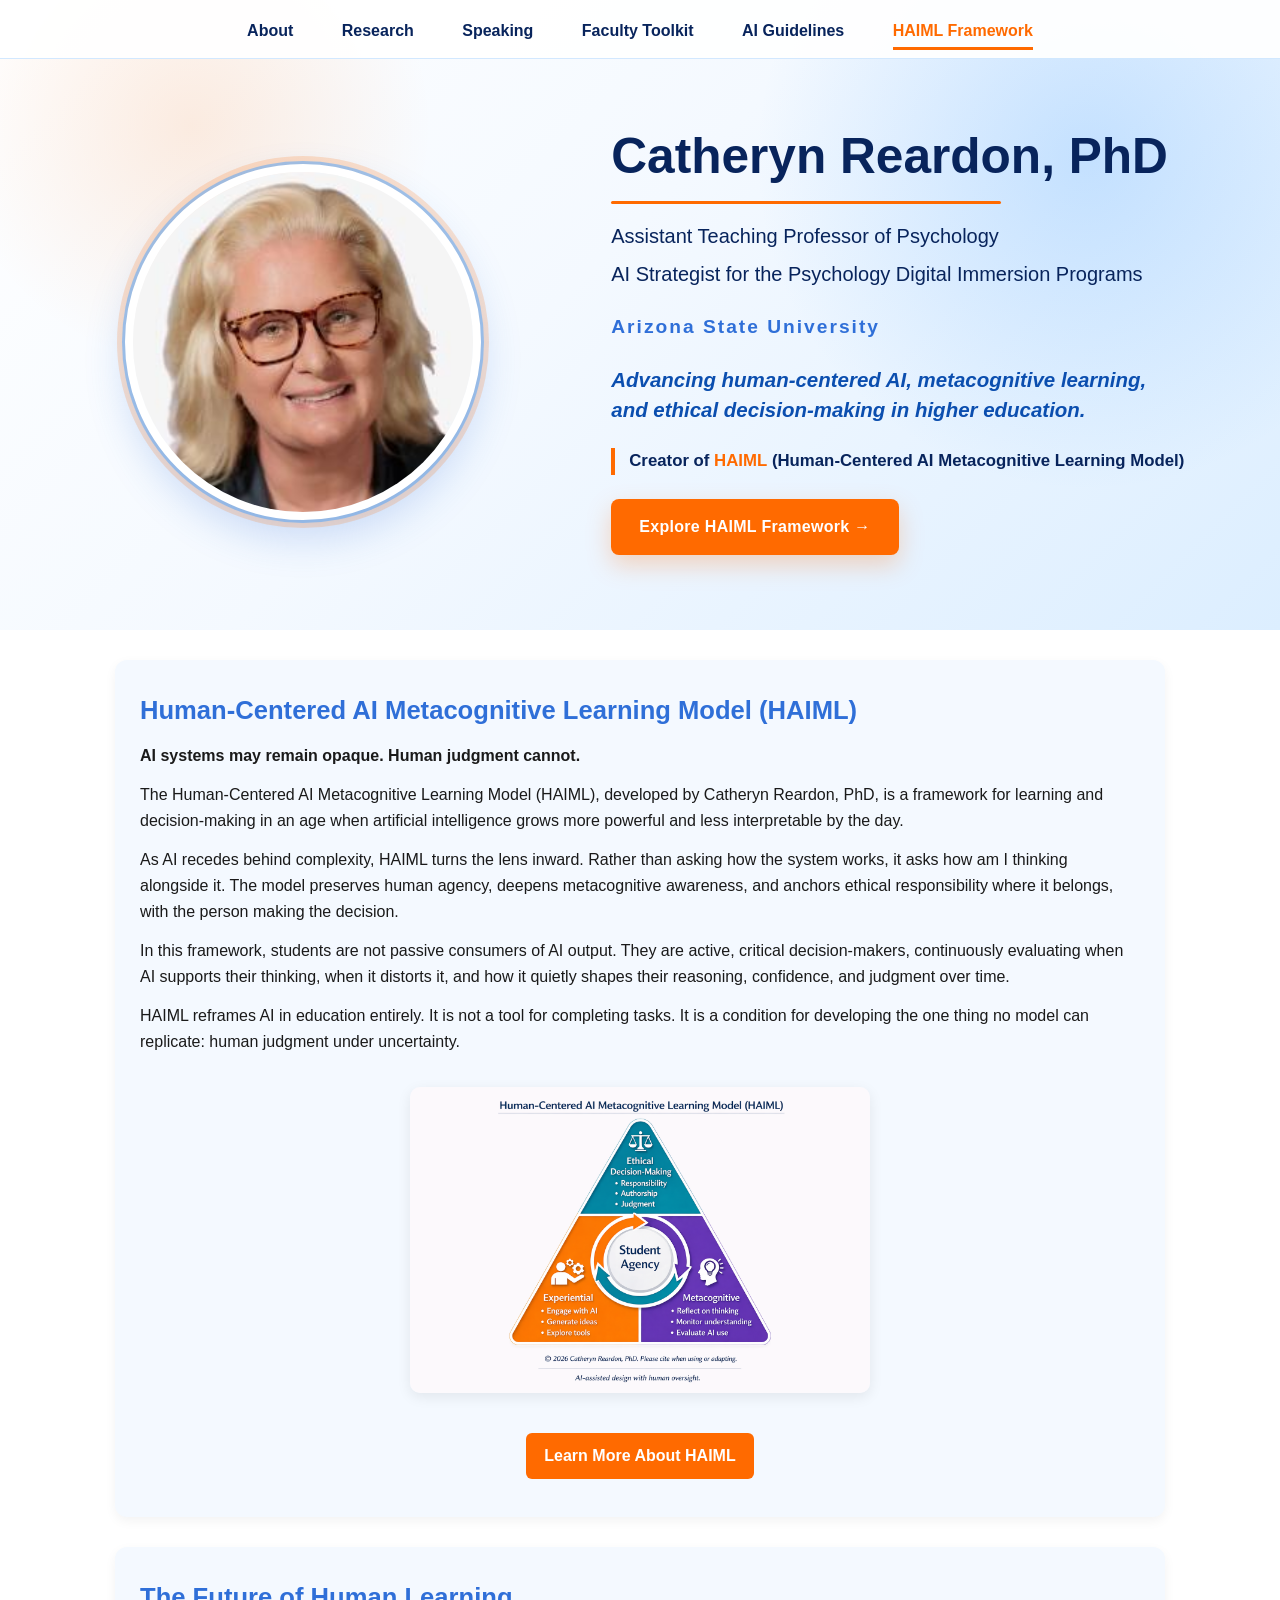
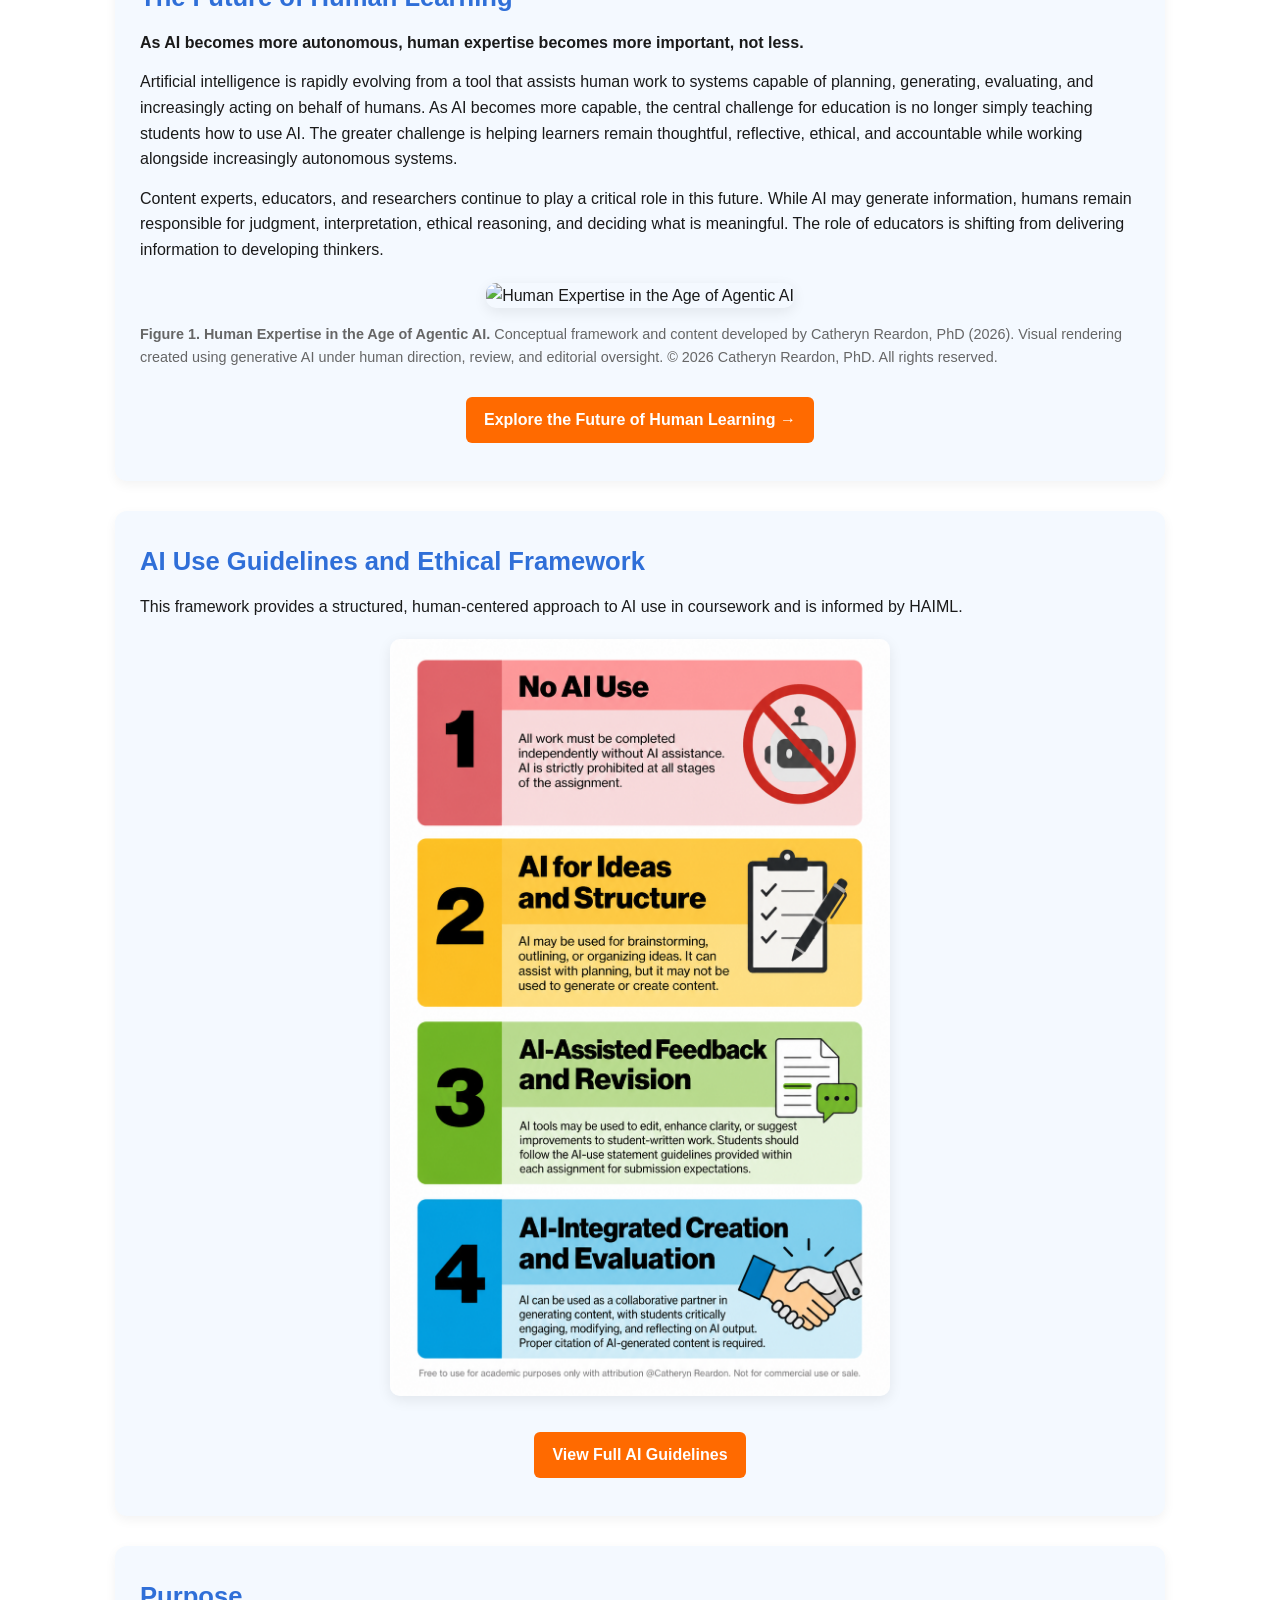
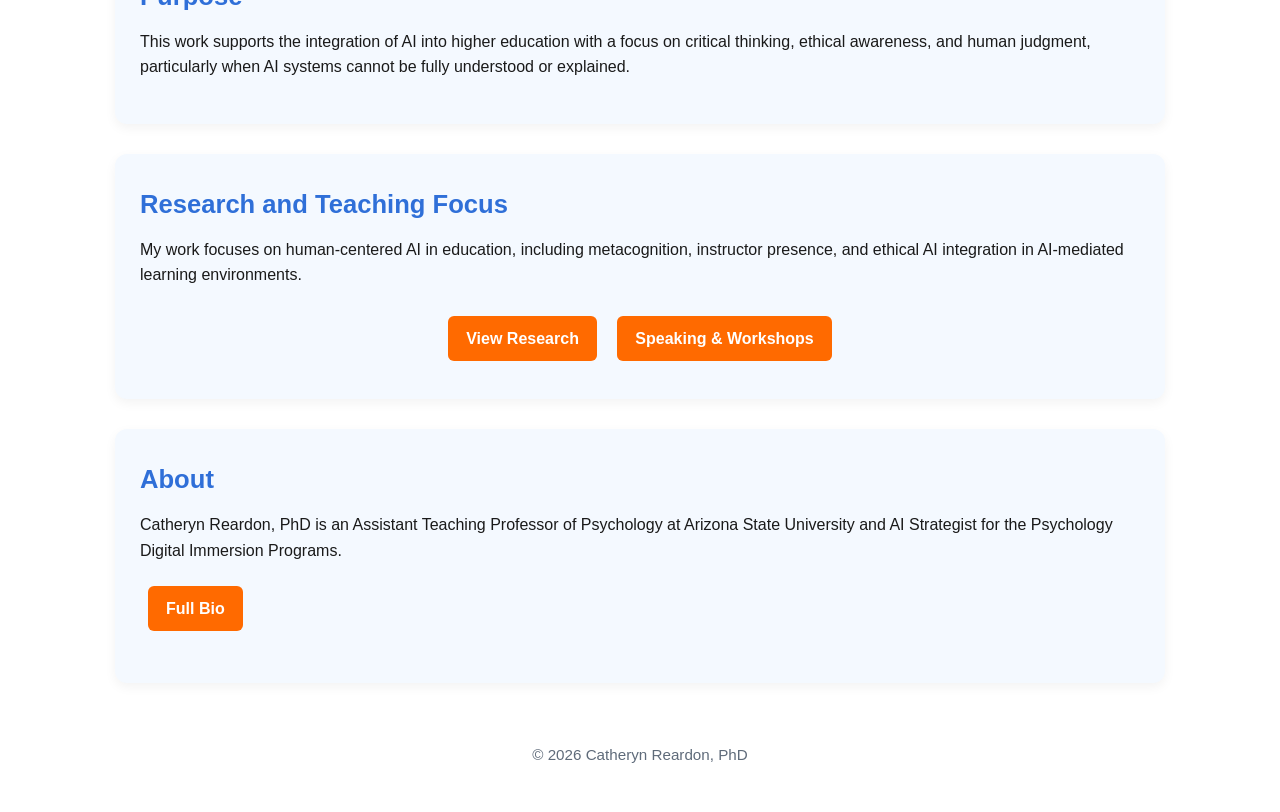
==== index.html @ 4d18d81f "Add future learning section to index.html Added a new section discussing the future of human learnin" ====
<!DOCTYPE html>
<html lang="en">
<head>
    <meta charset="UTF-8">

<meta name="google-site-verification" content="_a6jsye8F-T_qrWmo41SXAXbCg1fC3wAaIZGs79xkc" />
<meta name="viewport" content="width=device-width, initial-scale=1.0">

<title>Catheryn Reardon, PhD | HAIML | Human-Centered AI in Education</title>

<meta name="description" content="Catheryn Reardon, PhD is the creator of HAIML (Human-Centered AI Metacognitive Learning Model), a framework for ethical AI use, metacognition, and human-centered learning in higher education.">
<meta name="keywords" content="Catheryn Reardon, HAIML, Human-Centered AI Metacognitive Learning Model, AI in education, metacognition, ethical AI, human-centered AI framework, higher education AI">

<meta property="og:title" content="Catheryn Reardon, PhD | HAIML">
<meta property="og:description" content="HAIML (Human-Centered AI Metacognitive Learning Model), developed by Catheryn Reardon, PhD.">
<meta property="og:type" content="website">
<meta property="og:url" content="https://catherynreardon.com">

<link rel="canonical" href="https://catherynreardon.com">
<link rel="stylesheet" href="styles.css">
</head>

<body>

<header class="home-hero">

<nav class="hero-nav">
    <a href="about.html">About</a>
    <a href="research.html">Research</a>
    <a href="speaking.html">Speaking</a>
    <a href="faculty-toolkit.html">Faculty Toolkit</a>
    <a href="ai-guidelines.html">AI Guidelines</a>
    <a href="haiml.html" class="active">HAIML Framework</a>
</nav>

<div class="hero-content">

    <div class="hero-image-wrap">
        <img src="profile.jpeg" alt="Catheryn Reardon" class="profile-photo hero-photo">
    </div>

    <div class="hero-text">

        <h1>Catheryn Reardon, PhD</h1>

        <p class="hero-title">Assistant Teaching Professor of Psychology</p>
        <p class="hero-title">AI Strategist for the Psychology Digital Immersion Programs</p>

        <p class="hero-university">Arizona State University</p>

        <p class="hero-positioning">
            Advancing human-centered AI, metacognitive learning,<br>
            and ethical decision-making in higher education.
        </p>

        <p class="haiml-badge">
            Creator of <strong>HAIML</strong> (Human-Centered AI Metacognitive Learning Model)
        </p>

        <a href="haiml.html" class="hero-button">Explore HAIML Framework →</a>

    </div>
</div>

</header>

<!-- 🔴 UPDATED HAIML SECTION -->
<section class="haiml-section">
    <h2>Human-Centered AI Metacognitive Learning Model (HAIML)</h2>

   <div class="haiml-definition">

  <p class="hero-tagline">
    <strong>AI systems may remain opaque. Human judgment cannot.</strong>
  </p>

  <p>
    The Human-Centered AI Metacognitive Learning Model (HAIML), developed by Catheryn Reardon, PhD, is a framework for learning and decision-making in an age when artificial intelligence grows more powerful and less interpretable by the day.
  </p>

  <p>
    As AI recedes behind complexity, HAIML turns the lens inward. Rather than asking how the system works, it asks how am I thinking alongside it. The model preserves human agency, deepens metacognitive awareness, and anchors ethical responsibility where it belongs, with the person making the decision.
  </p>

  <p>
    In this framework, students are not passive consumers of AI output. They are active, critical decision-makers, continuously evaluating when AI supports their thinking, when it distorts it, and how it quietly shapes their reasoning, confidence, and judgment over time.
  </p>

  <p>
    HAIML reframes AI in education entirely. It is not a tool for completing tasks. It is a condition for developing the one thing no model can replicate: human judgment under uncertainty.
  </p>

</div>
    <div class="haiml-image-wrapper">
        <img src="haiml-graphic.png" alt="HAIML Framework Diagram" class="haiml-image">
    </div>

    <div class="button-row">
        <a href="haiml.html" class="button">Learn More About HAIML</a>
    </div>

</section>
<section class="future-learning-section">

<h2>The Future of Human Learning</h2>

<p class="hero-tagline">
    <strong>As AI becomes more autonomous, human expertise becomes more important, not less.</strong>
</p>

<p>
    Artificial intelligence is rapidly evolving from a tool that assists human work to systems capable of planning,
    generating, evaluating, and increasingly acting on behalf of humans. As AI becomes more capable, the central
    challenge for education is no longer simply teaching students how to use AI. The greater challenge is helping
    learners remain thoughtful, reflective, ethical, and accountable while working alongside increasingly autonomous systems.
</p>

<p>
    Content experts, educators, and researchers continue to play a critical role in this future. While AI may
    generate information, humans remain responsible for judgment, interpretation, ethical reasoning, and deciding
    what is meaningful. The role of educators is shifting from delivering information to developing thinkers.
</p>

<div class="graphic-wrap">
    <img src="agentic-ai-human-learning.png"
         alt="Human Expertise in the Age of Agentic AI"
         class="guidelines-image">
</div>

<p style="font-size:0.9em; color:#666; margin-top:15px;">
    <strong>Figure 1. Human Expertise in the Age of Agentic AI.</strong>
    Conceptual framework and content developed by Catheryn Reardon, PhD (2026).
    Visual rendering created using generative AI under human direction, review,
    and editorial oversight. © 2026 Catheryn Reardon, PhD. All rights reserved.
</p>

<div class="button-row">
    <a href="future-of-human-learning.html" class="button">
        Explore the Future of Human Learning →
    </a>
</div>

</section>

<section>
    <h2>AI Use Guidelines and Ethical Framework</h2>

<p>
    This framework provides a structured, human-centered approach to AI use in coursework and is informed by HAIML.
</p>

<div class="graphic-wrap">
    <img src="AI Guidelines.jpg" alt="AI Guidelines Framework" class="guidelines-image">
</div>

<div class="button-row">
    <a href="ai-guidelines.html" class="button">View Full AI Guidelines</a>
</div>

</section>

<section>
    <h2>Purpose</h2>
    <p>
        This work supports the integration of AI into higher education with a focus on critical thinking, ethical awareness, and human judgment, particularly when AI systems cannot be fully understood or explained.
    </p>
</section>

<section>
    <h2>Research and Teaching Focus</h2>
    <p>
        My work focuses on human-centered AI in education, including metacognition, instructor presence, and ethical AI integration in AI-mediated learning environments.
    </p>

<div class="button-row">
    <a href="research.html" class="button">View Research</a>
    <a href="speaking.html" class="button">Speaking & Workshops</a>
</div>

</section>

<section>
    <h2>About</h2>
    <p>
        Catheryn Reardon, PhD is an Assistant Teaching Professor of Psychology at Arizona State University and AI Strategist for the Psychology Digital Immersion Programs.
    </p>

<p>
    <a href="about.html" class="button">Full Bio</a>
</p>

</section>

<footer>
    <p>© 2026 Catheryn Reardon, PhD</p>
</footer>

</body>
</html>
---- styles.css ----
/* GLOBAL STYLES */
html {
    scroll-behavior: smooth;
}

body {
    margin: 0;
    font-family: "Segoe UI", Arial, sans-serif;
    line-height: 1.6;
    color: #1A1A1A;
    background-color: #FFFFFF;
}

a {
    color: #4DA3FF;
}

a:hover {
    color: #FF6A00;
}

/* STANDARD HEADER FOR SUBPAGES */
header {
    background: linear-gradient(135deg, #2F6FD8, #4DA3FF);
    color: white;
    text-align: center;
    padding: 60px 20px;
}

.subpage-header {
    background: linear-gradient(135deg, #2F6FD8, #4DA3FF);
    color: white;
    text-align: center;
    padding: 45px 20px;
}

.header-content {
    max-width: 900px;
    margin: 0 auto;
}

/* HOMEPAGE HERO REDESIGN */
.home-hero {
    background:
        radial-gradient(circle at 15% 20%, rgba(255, 106, 0, 0.12), transparent 20%),
        radial-gradient(circle at 85% 25%, rgba(77, 163, 255, 0.25), transparent 28%),
        linear-gradient(135deg, #FFFFFF 0%, #F4F9FF 45%, #DCEEFF 100%);
    color: #08245C;
    padding: 0;
    position: relative;
    overflow: hidden;
    text-align: left;
}

.hero-nav {
    position: relative;
    z-index: 2;
    background: rgba(255, 255, 255, 0.94);
    text-align: center;
    padding: 18px 20px 14px;
    border-bottom: 1px solid rgba(77, 163, 255, 0.25);
}

.hero-nav a {
    color: #08245C;
    text-decoration: none;
    font-weight: 700;
    margin: 0 22px;
    font-size: 1rem;
}

.hero-nav a:hover,
.hero-nav a.active {
    color: #FF6A00;
}

.hero-nav a.active {
    border-bottom: 3px solid #FF6A00;
    padding-bottom: 8px;
}

.hero-content {
    position: relative;
    z-index: 1;
    max-width: 1180px;
    margin: 0 auto;
    padding: 70px 30px 75px;
    display: grid;
    grid-template-columns: 0.9fr 1.1fr;
    gap: 55px;
    align-items: center;
}

.hero-image-wrap {
    display: flex;
    justify-content: center;
}

.profile-photo,
.hero-photo {
    width: 180px;
    height: 180px;
    object-fit: cover;
    border-radius: 50%;
    border: 6px solid white;
    box-shadow: 0 6px 18px rgba(77, 163, 255, 0.25);
    margin-bottom: 20px;
}

.hero-photo {
    width: 340px;
    height: 340px;
    background-color: #FFFFFF;
    border: 8px solid #FFFFFF;
    box-shadow:
        0 0 0 3px rgba(77, 163, 255, 0.5),
        0 0 0 8px rgba(255, 106, 0, 0.18),
        0 18px 40px rgba(47, 111, 216, 0.22);
    margin-bottom: 0;
}

.hero-text {
    text-align: left;
}

.hero-text h1 {
    color: #08245C;
    font-size: 3.1rem;
    line-height: 1.1;
    margin: 0 0 16px;
}

.hero-text h1::after {
    content: "";
    display: block;
    width: 390px;
    max-width: 100%;
    height: 3px;
    background: #FF6A00;
    margin-top: 18px;
    border-radius: 999px;
}

.hero-title {
    color: #08245C;
    font-size: 1.25rem;
    margin-bottom: 6px;
}

.hero-university {
    color: #2F6FD8;
    font-size: 1.2rem;
    font-weight: 700;
    letter-spacing: 2px;
    margin: 22px 0;
}

.hero-positioning {
    color: #0B4EAF;
    font-size: 1.28rem;
    font-weight: 700;
    font-style: italic;
    line-height: 1.45;
    margin-bottom: 24px;
}

.haiml-badge {
    border-left: 4px solid #FF6A00;
    padding-left: 14px;
    margin: 22px 0 24px;
    font-weight: 600;
    color: #08245C;
    font-size: 1.05rem;
    max-width: 650px;
}

.haiml-badge strong {
    color: #FF6A00;
}

.hero-button {
    display: inline-block;
    background: #FF6A00;
    color: white;
    padding: 15px 28px;
    border-radius: 8px;
    text-decoration: none;
    font-weight: 800;
    letter-spacing: 0.3px;
    box-shadow: 0 10px 24px rgba(255, 106, 0, 0.25);
}

.hero-button:hover {
    background: #2F6FD8;
    color: white;
}

/* OLD HOMEPAGE NAV LINKS - KEPT FOR FALLBACK */
.nav-links {
    margin-top: 15px;
}

header .nav-links a {
    color: #FFFFFF;
    text-decoration: none;
    font-weight: 700;
    margin: 0 12px;
    transition: color 0.2s ease;
}

header .nav-links a:hover {
    color: #FF6A00;
}

/* TYPOGRAPHY */
h1 {
    margin: 0 0 10px;
    font-size: 2.2rem;
    color: white;
}

h2 {
    color: #2F6FD8;
    margin-top: 0;
    margin-bottom: 12px;
    font-size: 1.6rem;
}

h3 {
    color: #2F6FD8;
    margin-top: 24px;
    margin-bottom: 8px;
    font-size: 1.15rem;
}

p {
    margin-top: 0;
    margin-bottom: 14px;
}

ul {
    padding-left: 22px;
}

li {
    margin-bottom: 8px;
}

.subtitle {
    margin: 6px 0;
    font-size: 1.05rem;
    color: #E6F0FF;
}

.bio-intro {
    max-width: 720px;
    margin: 16px auto 0;
    font-size: 1.05rem;
    color: rgba(255, 255, 255, 0.95);
}

/* SUBPAGE NAVIGATION */
.site-nav {
    background-color: white;
    text-align: center;
    padding: 14px 10px;
    box-shadow: 0 2px 8px rgba(0, 0, 0, 0.08);
    position: sticky;
    top: 0;
    z-index: 1000;
}

.site-nav a {
    display: inline-block;
    margin: 8px 14px;
    text-decoration: none;
    font-weight: 600;
    color: #FF6A00;
    transition: color 0.2s ease, transform 0.2s ease;
}

.site-nav a:hover {
    color: #4DA3FF;
    text-decoration: underline;
    transform: translateY(-1px);
}

/* MAIN SECTIONS */
section {
    max-width: 1000px;
    margin: 30px auto;
    padding: 30px 25px;
    background-color: #F4F9FF;
    border-radius: 12px;
    box-shadow: 0 4px 12px rgba(0, 0, 0, 0.05);
}

/* INTRO / CARD GRID */
.intro-links {
    text-align: center;
}

.link-grid {
    display: grid;
    grid-template-columns: repeat(auto-fit, minmax(230px, 1fr));
    gap: 20px;
    margin-top: 20px;
}

.card-link {
    display: block;
    background-color: #FFFFFF;
    border: 1px solid #E6F0FF;
    border-radius: 12px;
    padding: 20px;
    text-decoration: none;
    color: inherit;
    transition: transform 0.2s ease, box-shadow 0.2s ease, border-color 0.2s ease;
}

.card-link:hover {
    transform: translateY(-4px);
    box-shadow: 0 6px 16px rgba(77, 163, 255, 0.15);
    border-color: #4DA3FF;
}

.card-link p {
    color: #5F6B7A;
}

/* BUTTONS */
.button {
    display: inline-block;
    background-color: #FF6A00;
    color: white;
    padding: 10px 18px;
    border-radius: 6px;
    text-decoration: none;
    font-weight: 700;
    margin: 8px;
    transition: background-color 0.2s ease, transform 0.2s ease;
}

.button:hover {
    background-color: #4DA3FF;
    color: white;
    transform: translateY(-1px);
}

.button-row {
    text-align: center;
    margin-top: 20px;
}

/* GRAPHICS / IMAGES */
.graphic-wrap {
    text-align: center;
    margin-top: 20px;
}

.guidelines-image {
    width: 100%;
    max-width: 500px;
    height: auto;
    border-radius: 10px;
    box-shadow: 0 4px 14px rgba(0, 0, 0, 0.08);
}

/* HAIML GRAPHIC */
.haiml-image-wrapper {
    text-align: center;
    margin: 2rem 0;
}

.haiml-image {
    width: 460px;
    max-width: 90%;
    height: auto;
    display: block;
    margin: 2rem auto;
    border-radius: 10px;
    box-shadow: 0 4px 14px rgba(0, 0, 0, 0.08);
}

.caption {
    text-align: center;
    font-size: 0.95rem;
    color: #5F6B7A;
    margin-top: 10px;
}

/* SPECIAL CONTENT BLOCKS */
/* SPECIAL CONTENT BLOCKS */

.highlight-box {
background-color: #F4F9FF;
border-left: 4px solid #2F6FD8;
padding: 18px;
border-radius: 8px;
margin-top: 20px;
}

.callout {
background-color: #FFF4E8;
border: 1px solid #FFD2A8;
padding: 18px;
border-radius: 8px;
margin-top: 20px;
}

/* WHITE PAPER + CITATION BOX */

.white-paper-box {
background-color: #FFFFFF;
border: 1px solid #DCEEFF;
border-left: 5px solid #FF6A00;
padding: 24px;
border-radius: 10px;
margin-top: 30px;
box-shadow: 0 4px 12px rgba(0, 0, 0, 0.05);
}

.white-paper-box h3 {
margin-top: 0;
color: #2F6FD8;
font-size: 1.3rem;
}

.white-paper-box p {
margin-bottom: 14px;
}

.white-paper-meta {
color: #5F6B7A;
font-size: 0.95rem;
margin-top: -6px;
margin-bottom: 18px;
font-style: italic;
}

.citation-box {
margin-top: 22px;
padding: 18px;
background-color: #F4F9FF;
border-left: 4px solid #2F6FD8;
border-radius: 8px;
font-size: 0.95rem;
line-height: 1.7;
}

.citation-box p {
margin: 0 0 10px 0;
}

.citation-box p:last-child {
margin-bottom: 0;
}

/* CONTACT SECTION */

.contact-section {
margin-top: 40px;
padding: 30px;
border-radius: 10px;
background: linear-gradient(135deg, #F4F9FF, #FFFFFF);
border: 1px solid #E6F0FF;
text-align: center;
}

.contact-intro {
margin-bottom: 15px;
color: #5F6B7A;
}

.contact-email a {
color: #4DA3FF;
}

.contact-email a:hover {
color: #FF6A00;
}

/* CONTACT SECTION */
.contact-section {
    margin-top: 40px;
    padding: 30px;
    border-radius: 10px;
    background: linear-gradient(135deg, #F4F9FF, #FFFFFF);
    border: 1px solid #E6F0FF;
    text-align: center;
}

.contact-intro {
    margin-bottom: 15px;
    color: #5F6B7A;
}

.contact-email a {
    color: #4DA3FF;
}

.contact-email a:hover {
    color: #FF6A00;
}

/* FOOTER */
footer {
    text-align: center;
    padding: 30px 20px;
    color: #5F6B7A;
    font-size: 0.95rem;
}

/* RESPONSIVE */
@media (max-width: 900px) {
    .hero-content {
        grid-template-columns: 1fr;
        text-align: center;
        gap: 30px;
        padding: 50px 24px 60px;
    }

    .hero-text {
        text-align: center;
    }

    .hero-text h1::after {
        margin-left: auto;
        margin-right: auto;
    }

    .hero-photo {
        width: 250px;
        height: 250px;
    }

    .hero-nav a {
        display: inline-block;
        margin: 8px 12px;
    }

    .haiml-badge {
        margin-left: auto;
        margin-right: auto;
        text-align: left;
    }
}

@media (max-width: 768px) {
    .site-nav {
        padding: 10px 8px;
    }

    .site-nav a {
        margin: 6px 10px;
        font-size: 0.95rem;
    }

    section {
        margin: 20px 14px;
        padding: 24px 18px;
    }

    h1 {
        font-size: 1.9rem;
    }

    h2 {
        font-size: 1.4rem;
    }

    .profile-photo {
        width: 150px;
        height: 150px;
    }

    .hero-photo {
        width: 250px;
        height: 250px;
    }

    .bio-intro {
        font-size: 1rem;
    }

    .guidelines-image {
        max-width: 420px;
    }

    .haiml-image {
        width: 380px;
        max-width: 100%;
    }

    .contact-section {
        padding: 24px 18px;
    }
}

@media (max-width: 480px) {
    header,
    .subpage-header {
        padding: 42px 16px;
    }

    .home-hero {
        padding: 0;
    }

    .hero-content {
        padding: 42px 18px 50px;
    }

    .hero-text h1 {
        font-size: 2.1rem;
    }

    .hero-title,
    .hero-university,
    .hero-positioning {
        font-size: 1rem;
    }

    .hero-photo {
        width: 210px;
        height: 210px;
    }

    .hero-button {
        width: fit-content;
        margin: 0 auto;
    }

    .subtitle {
        font-size: 1rem;
    }

    .profile-photo {
        width: 130px;
        height: 130px;
    }

    .link-grid {
        grid-template-columns: 1fr;
    }

    .button {
        display: block;
        width: fit-content;
        margin: 10px auto;
    }

    .guidelines-image,
    .haiml-image {
        max-width: 100%;
        width: 100%;
    }

    .contact-email {
        font-size: 1rem;
    }
}
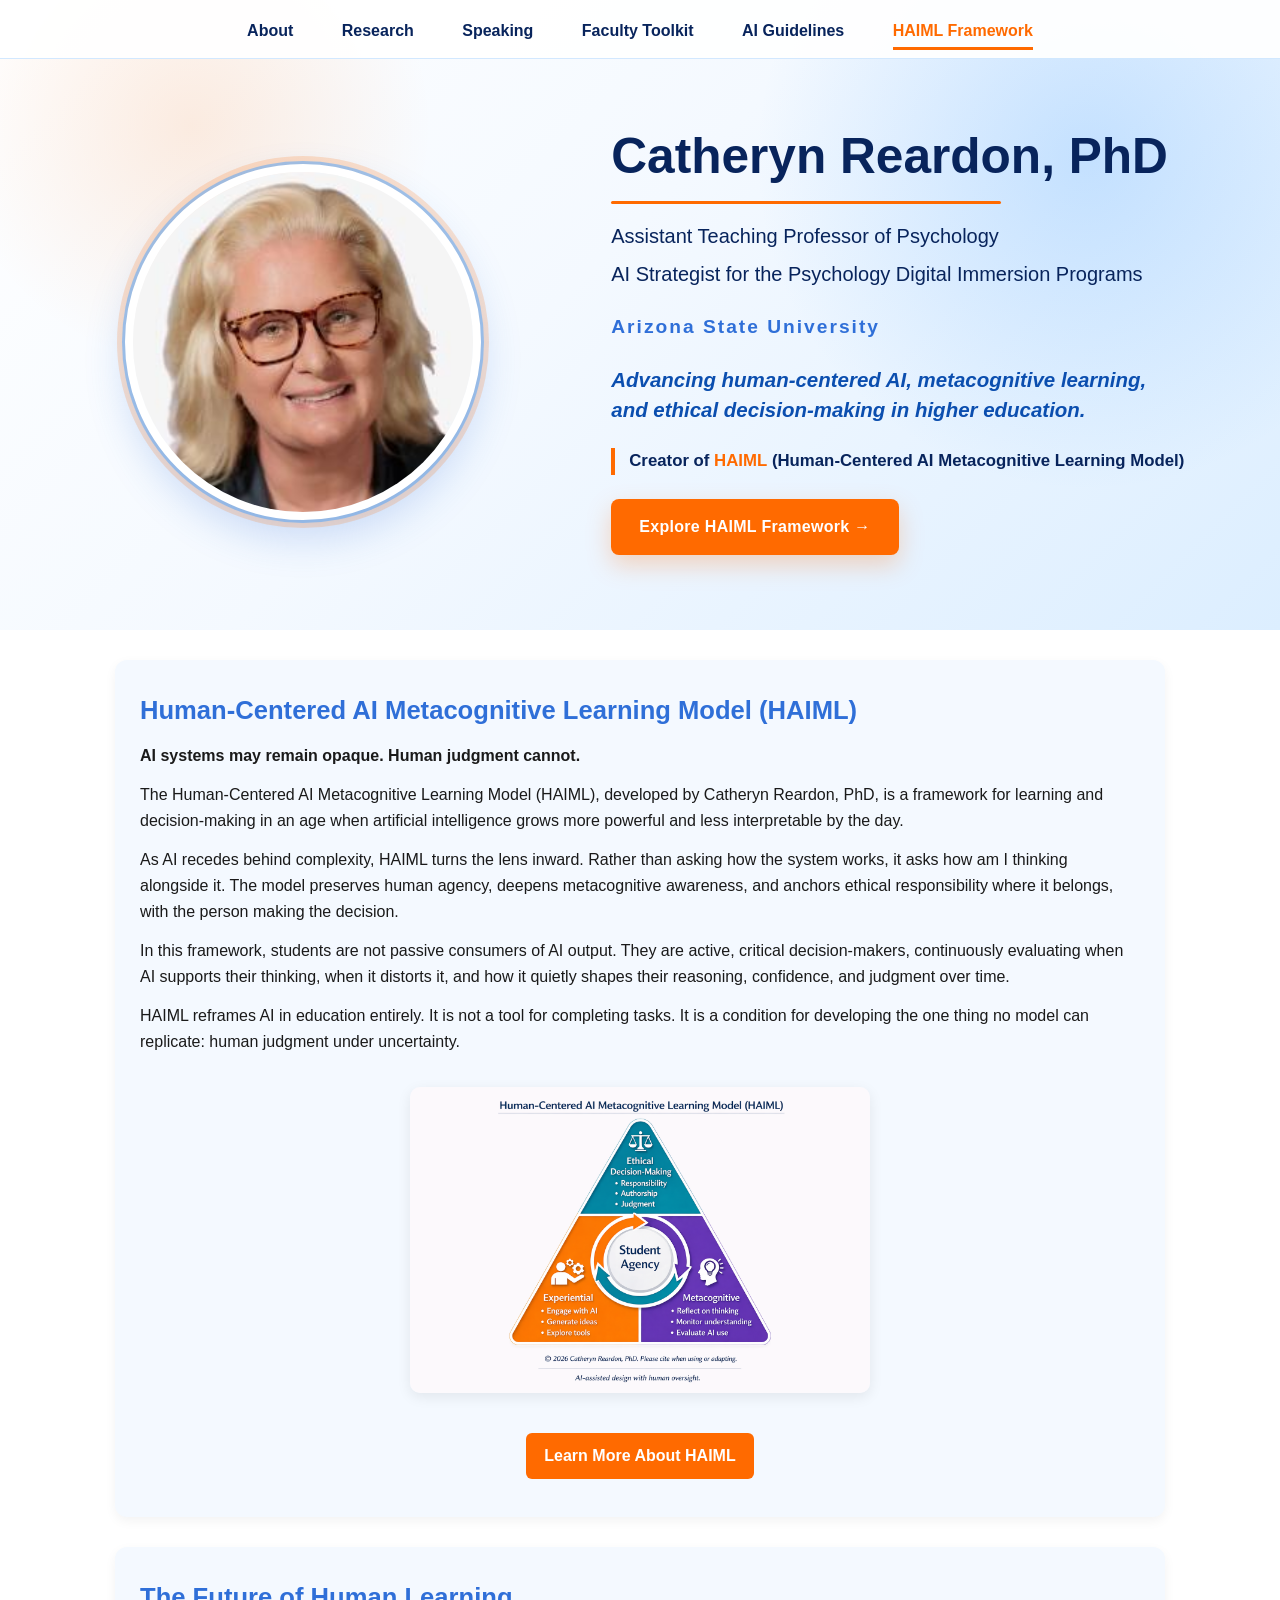
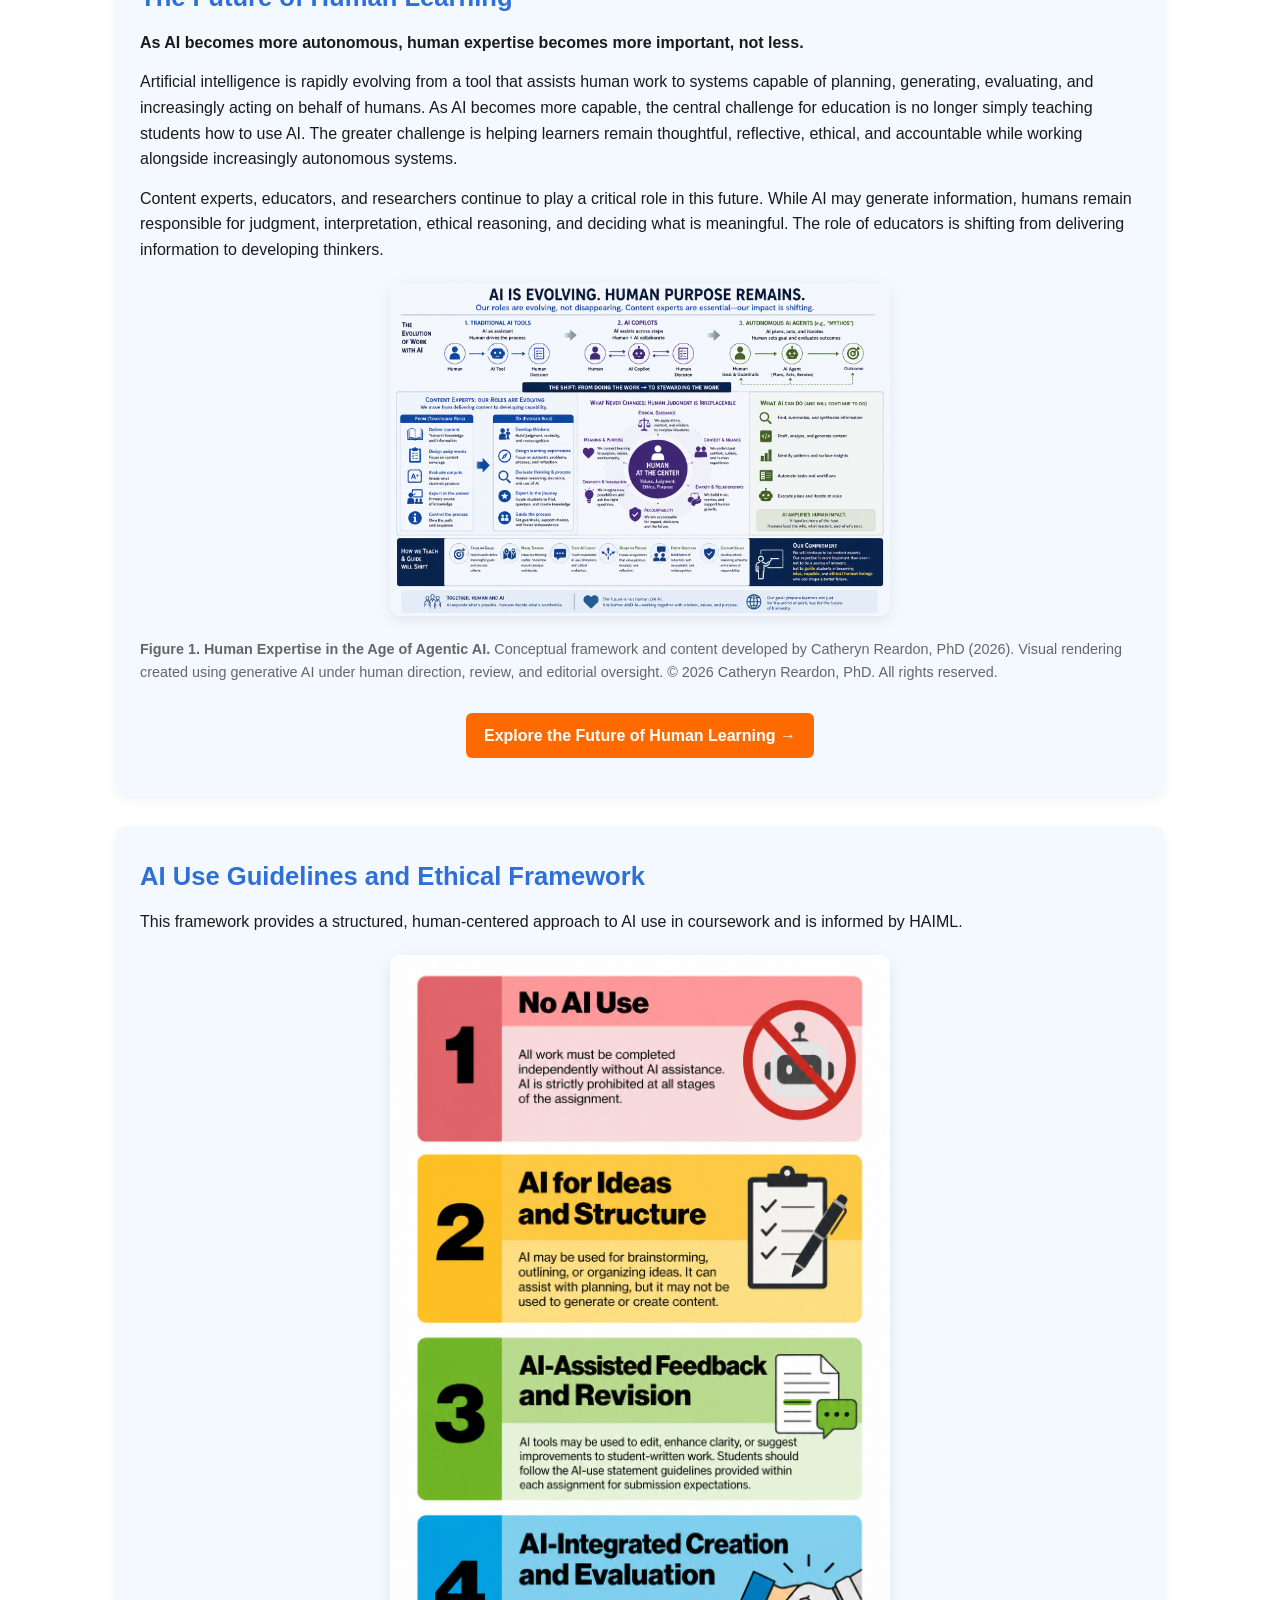
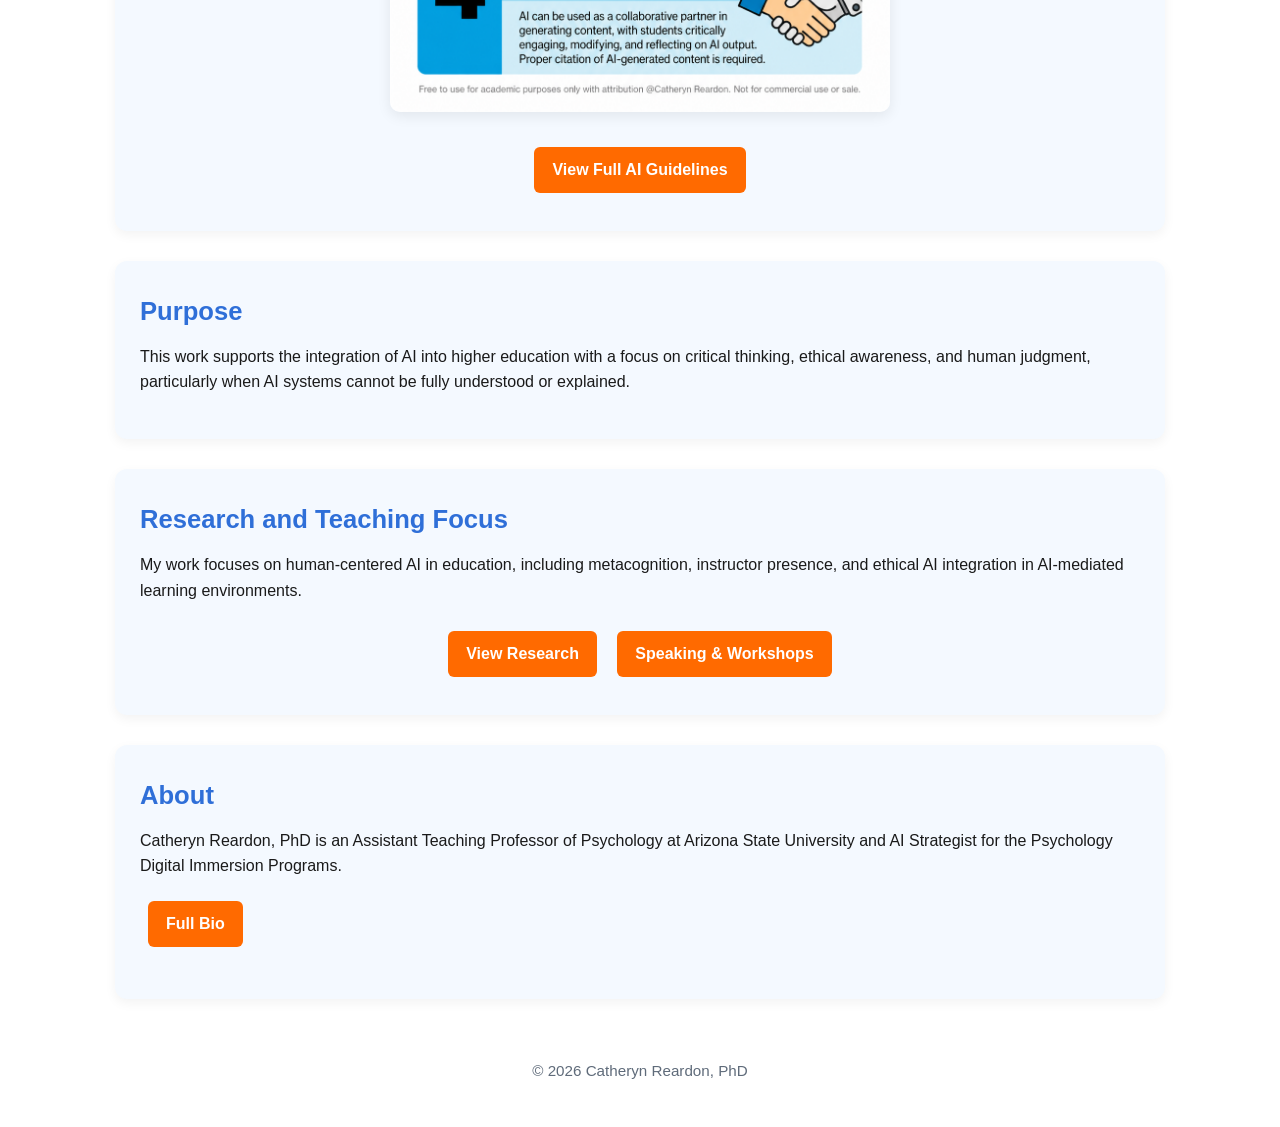
==== commit 24faf335: "Wrap image in a link for better navigation" ====
--- a/index.html
+++ b/index.html
@@ -122,9 +122,13 @@
 </p>
 
 <div class="graphic-wrap">
-    <img src="agentic-ai-human-learning.png"
-         alt="Human Expertise in the Age of Agentic AI"
-         class="guidelines-image">
+
+    <a href="human-expertise-agentic-ai-graphic.html">
+        <img src="agentic-ai-human-learning.png"
+             alt="Human Expertise in the Age of Agentic AI"
+             class="guidelines-image">
+    </a>
+
 </div>
 
 <p style="font-size:0.9em; color:#666; margin-top:15px;">
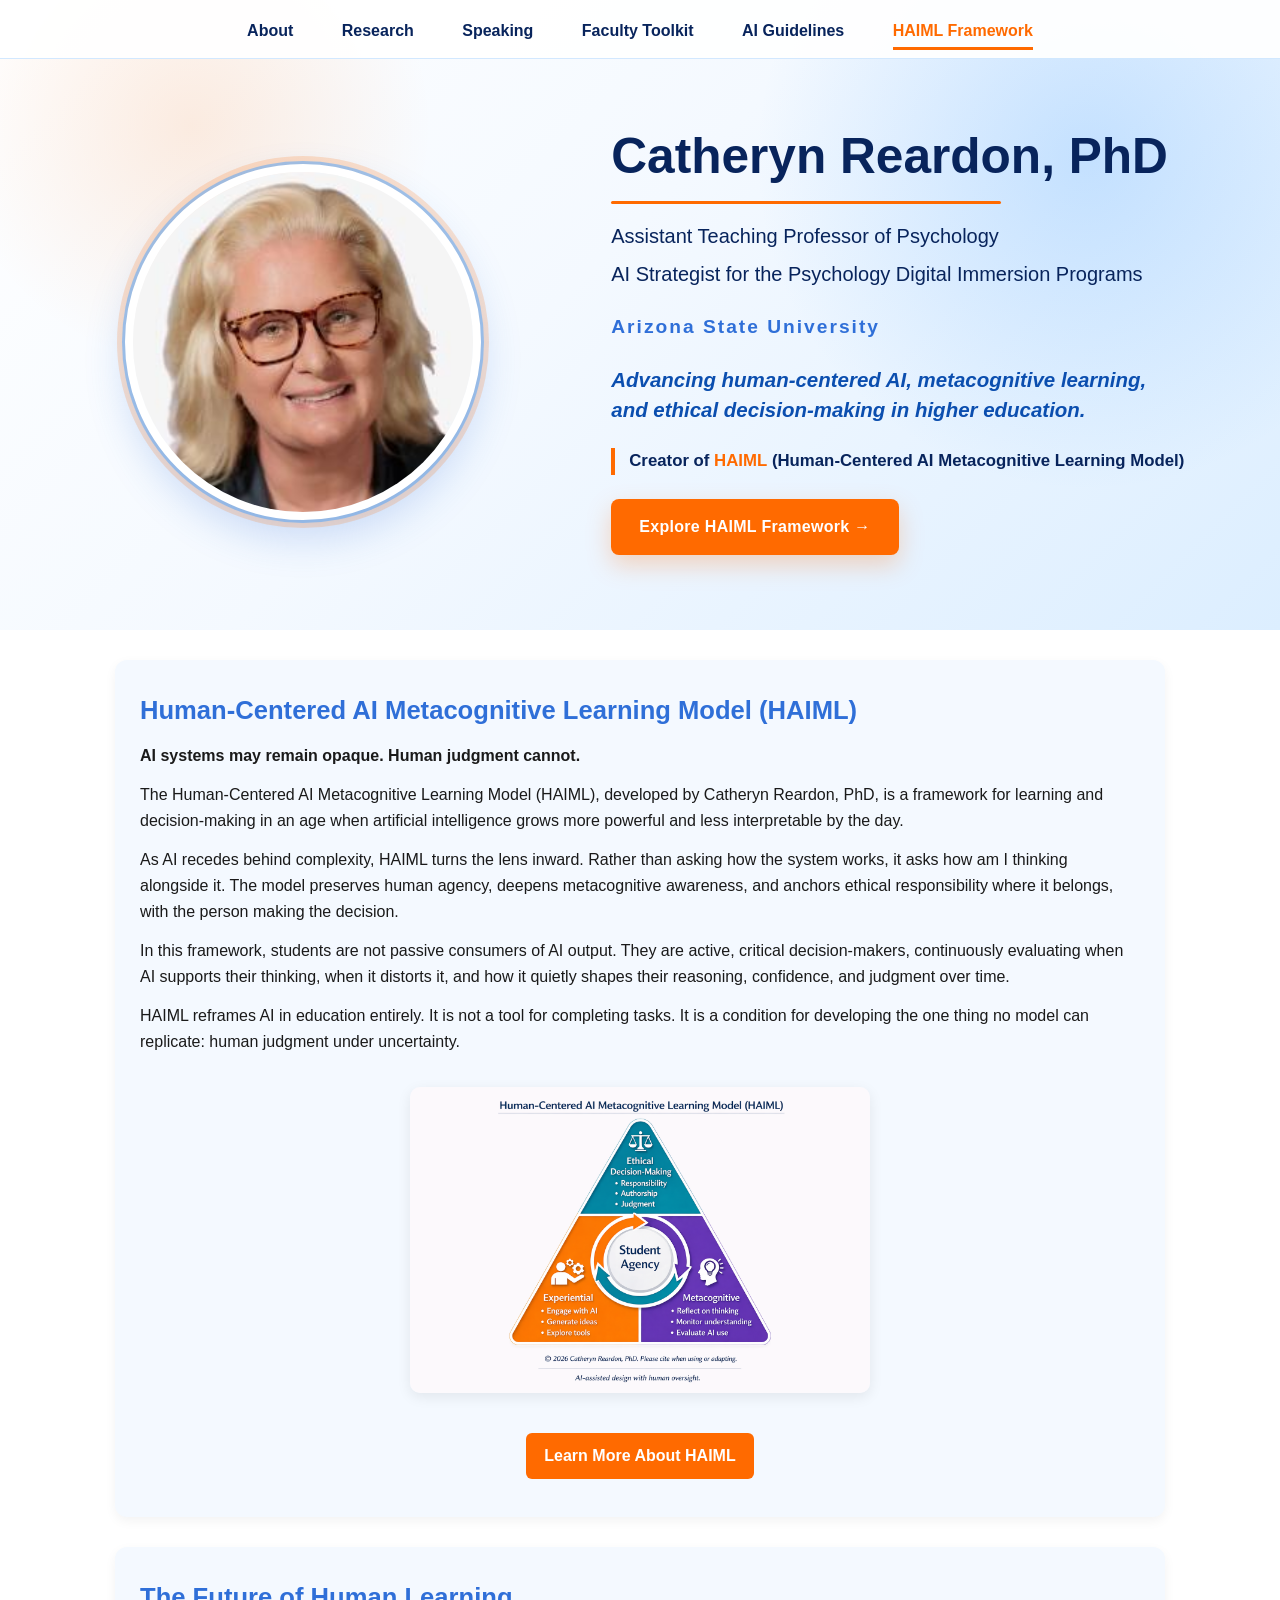
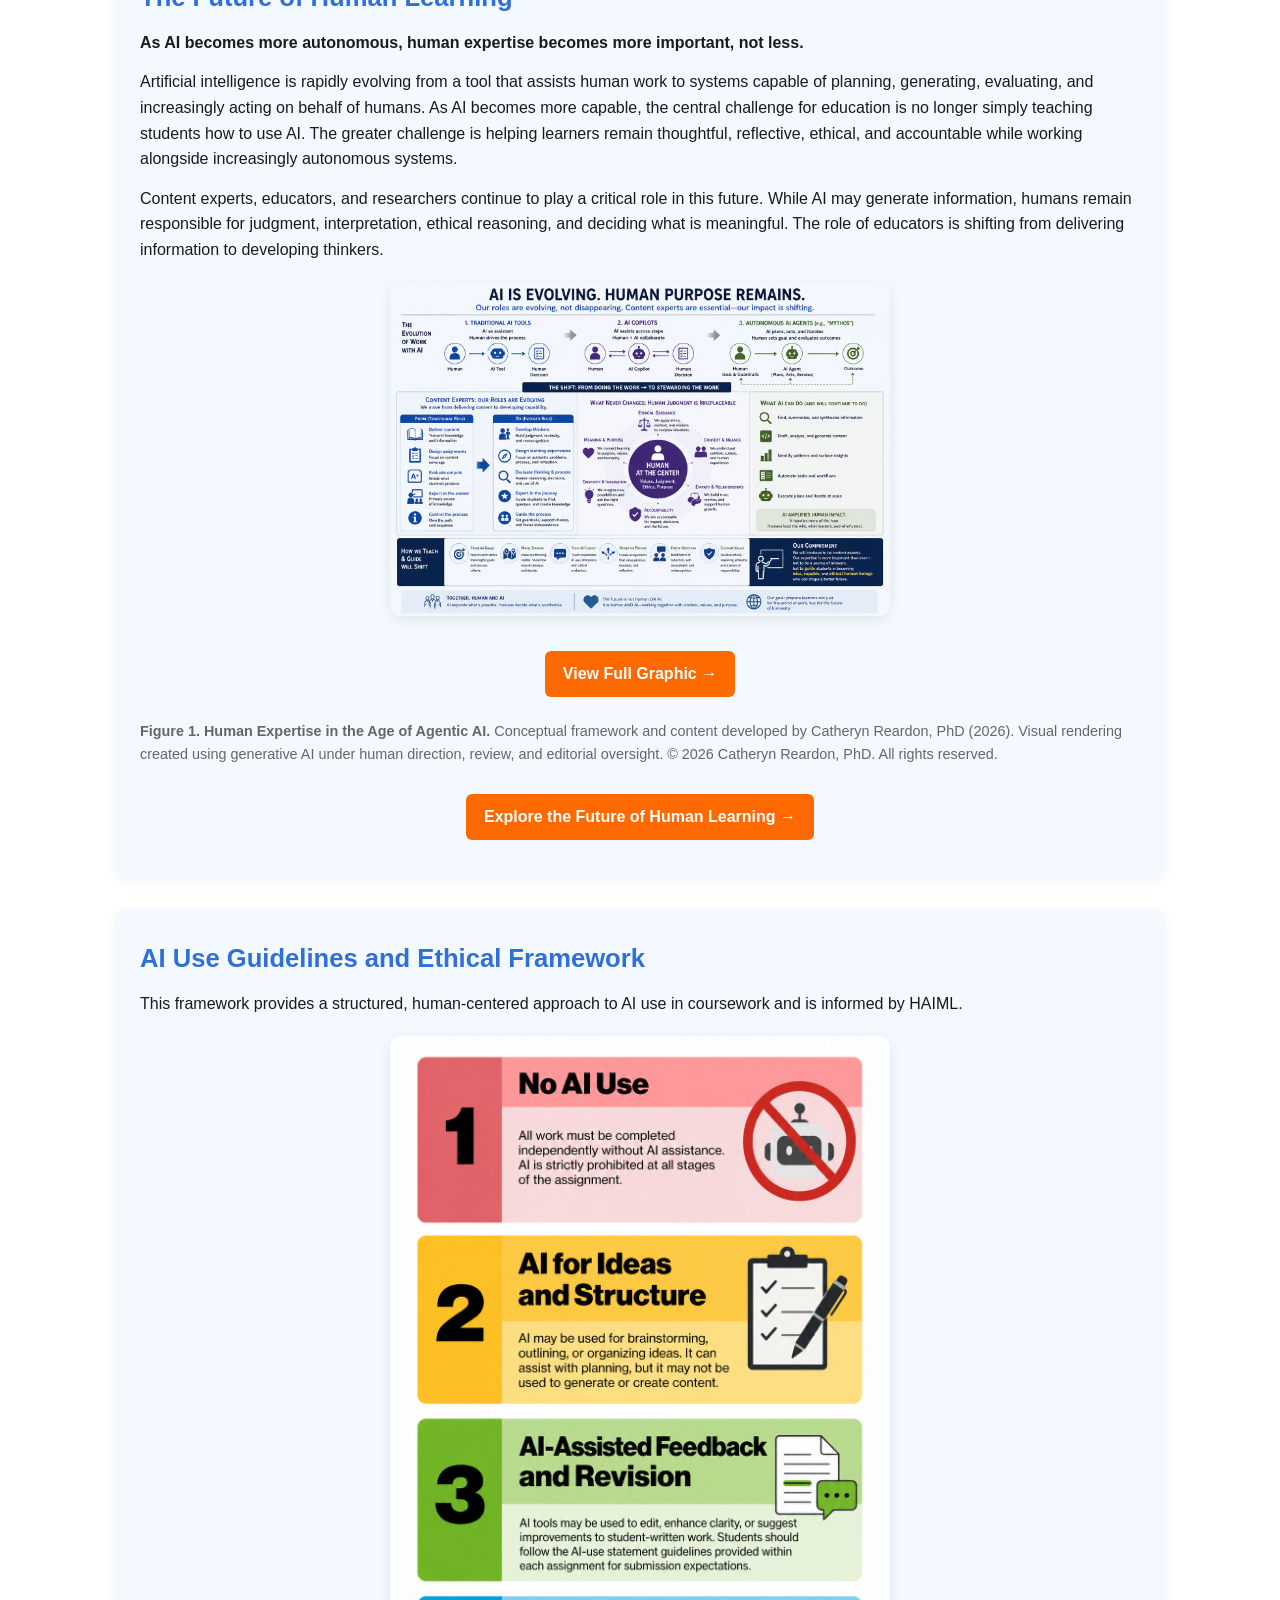
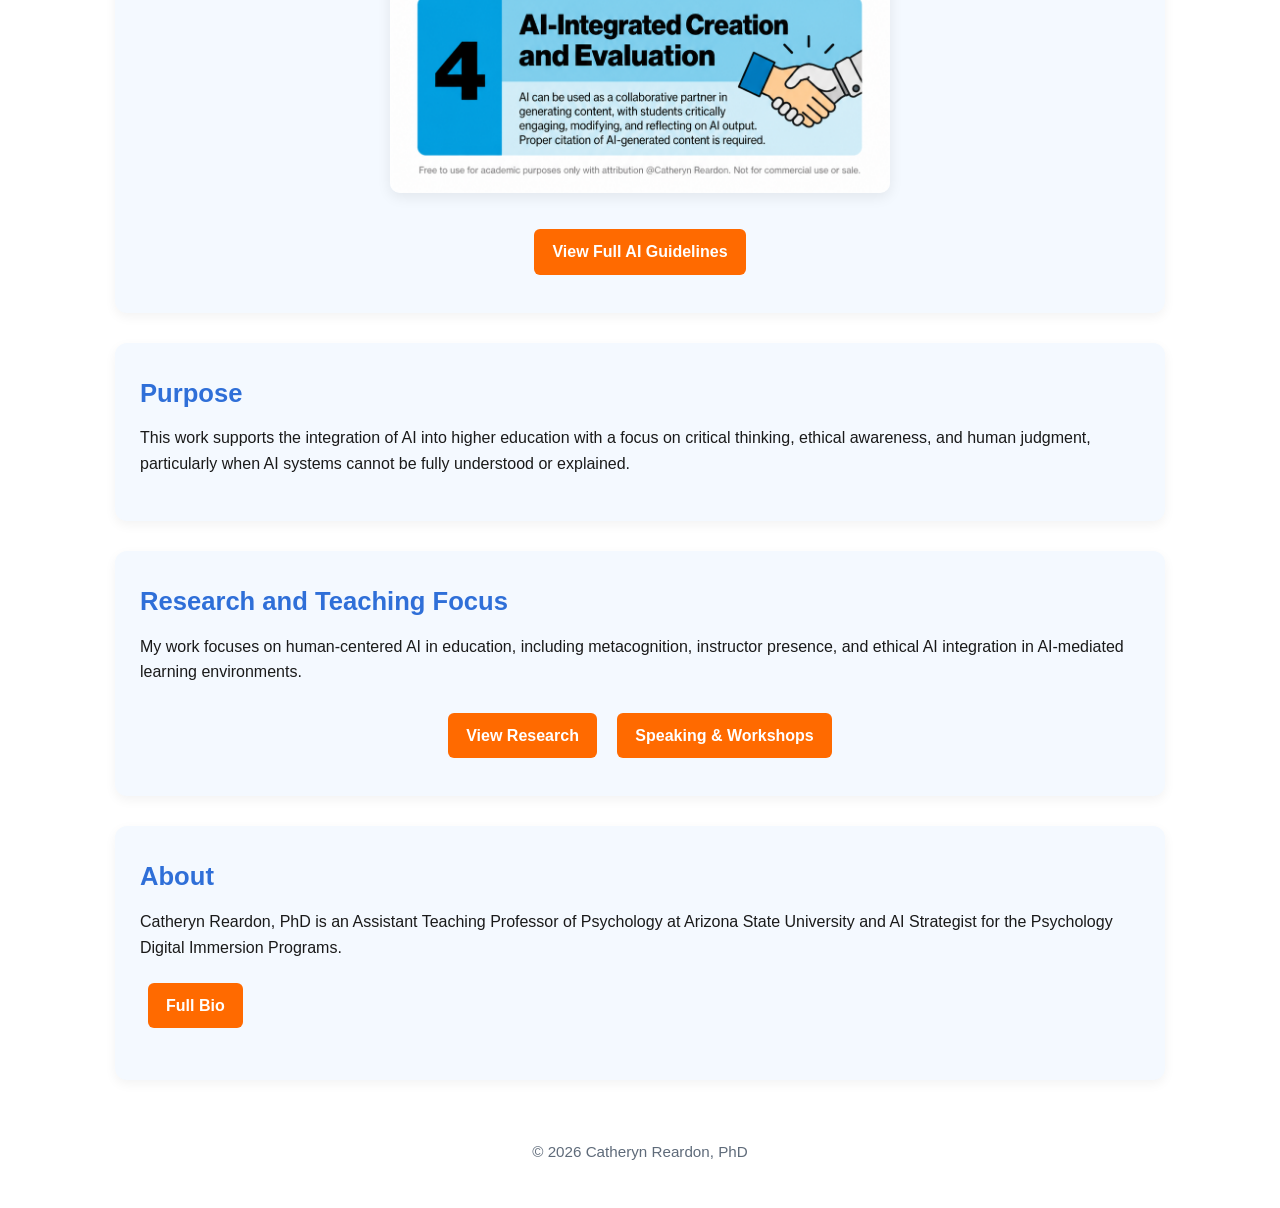
==== commit 4a74dade: "Add button to view full graphic in index.html" ====
--- a/index.html
+++ b/index.html
@@ -130,7 +130,13 @@
     </a>
 
 </div>
-
+    
+<div class="button-row">
+    <a href="human-expertise-agentic-ai-graphic.html" class="button">
+        View Full Graphic →
+    </a>
+</div>
+    
 <p style="font-size:0.9em; color:#666; margin-top:15px;">
     <strong>Figure 1. Human Expertise in the Age of Agentic AI.</strong>
     Conceptual framework and content developed by Catheryn Reardon, PhD (2026).
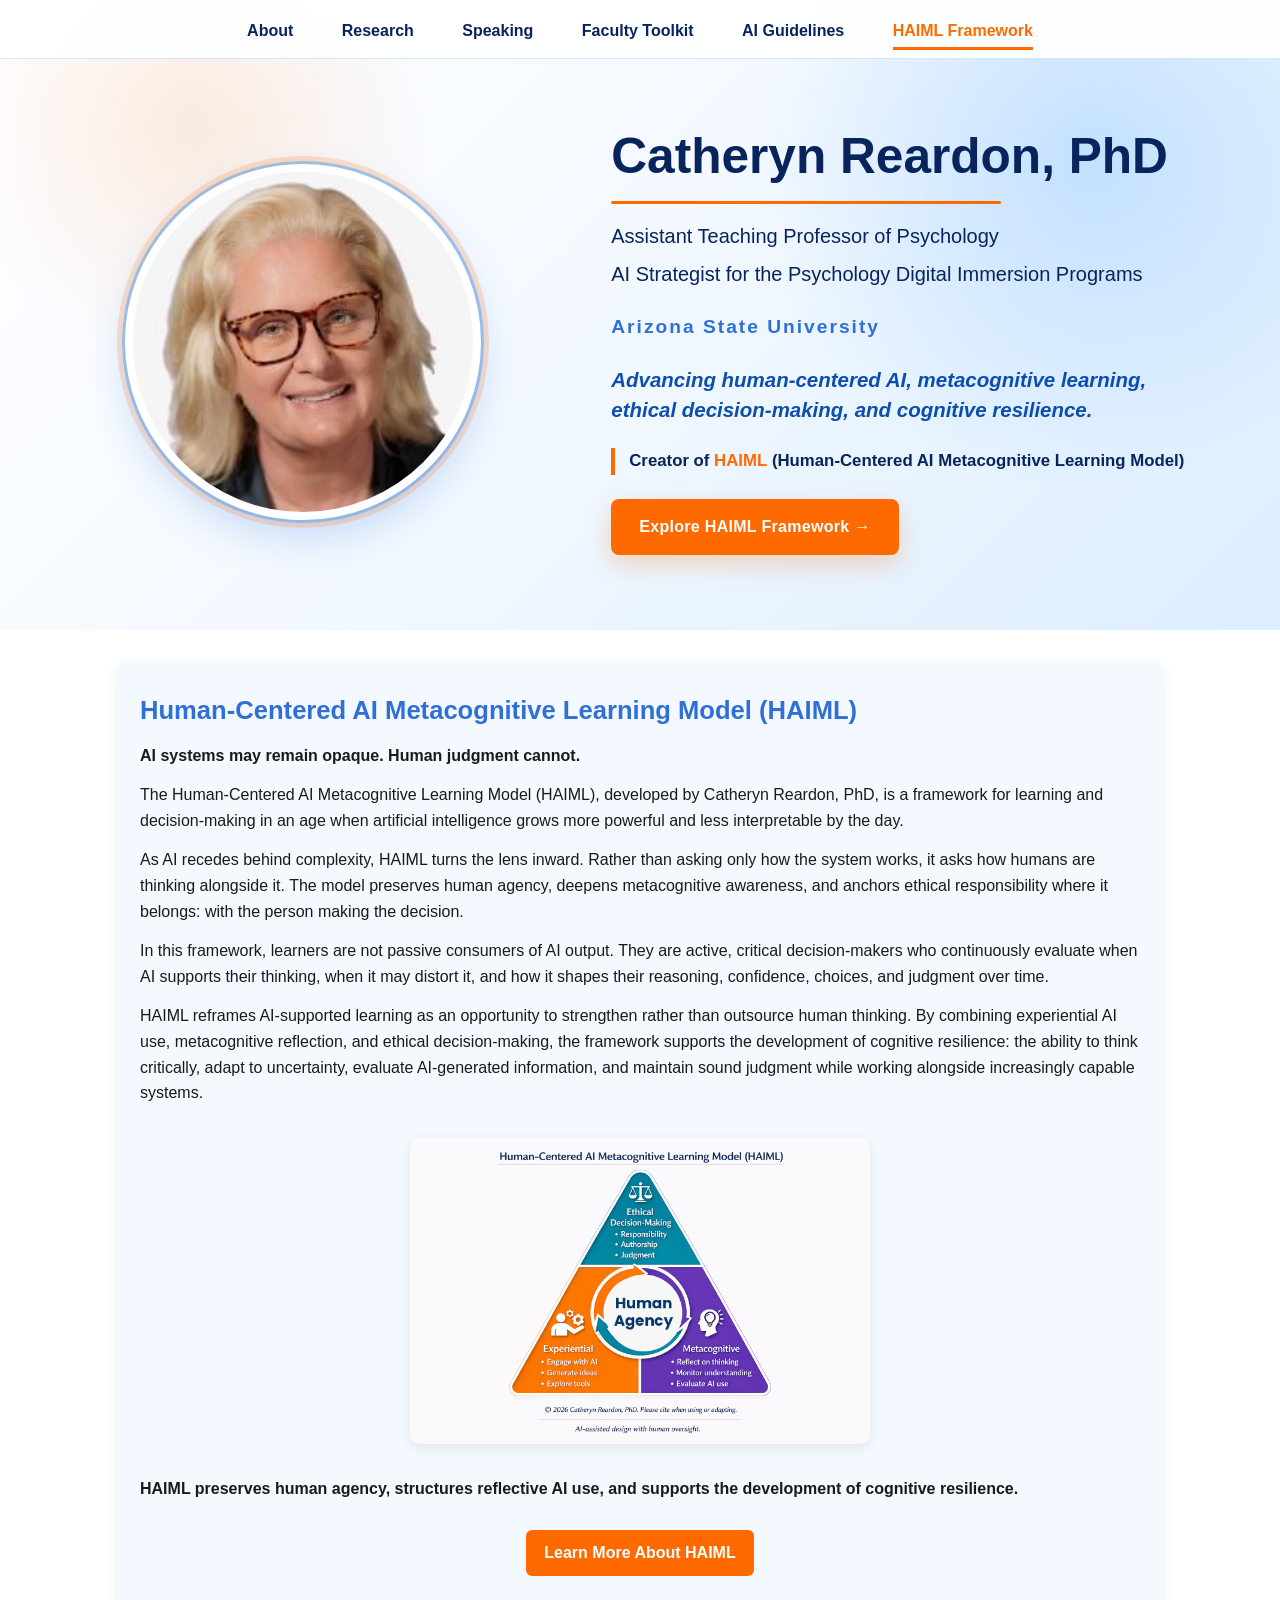
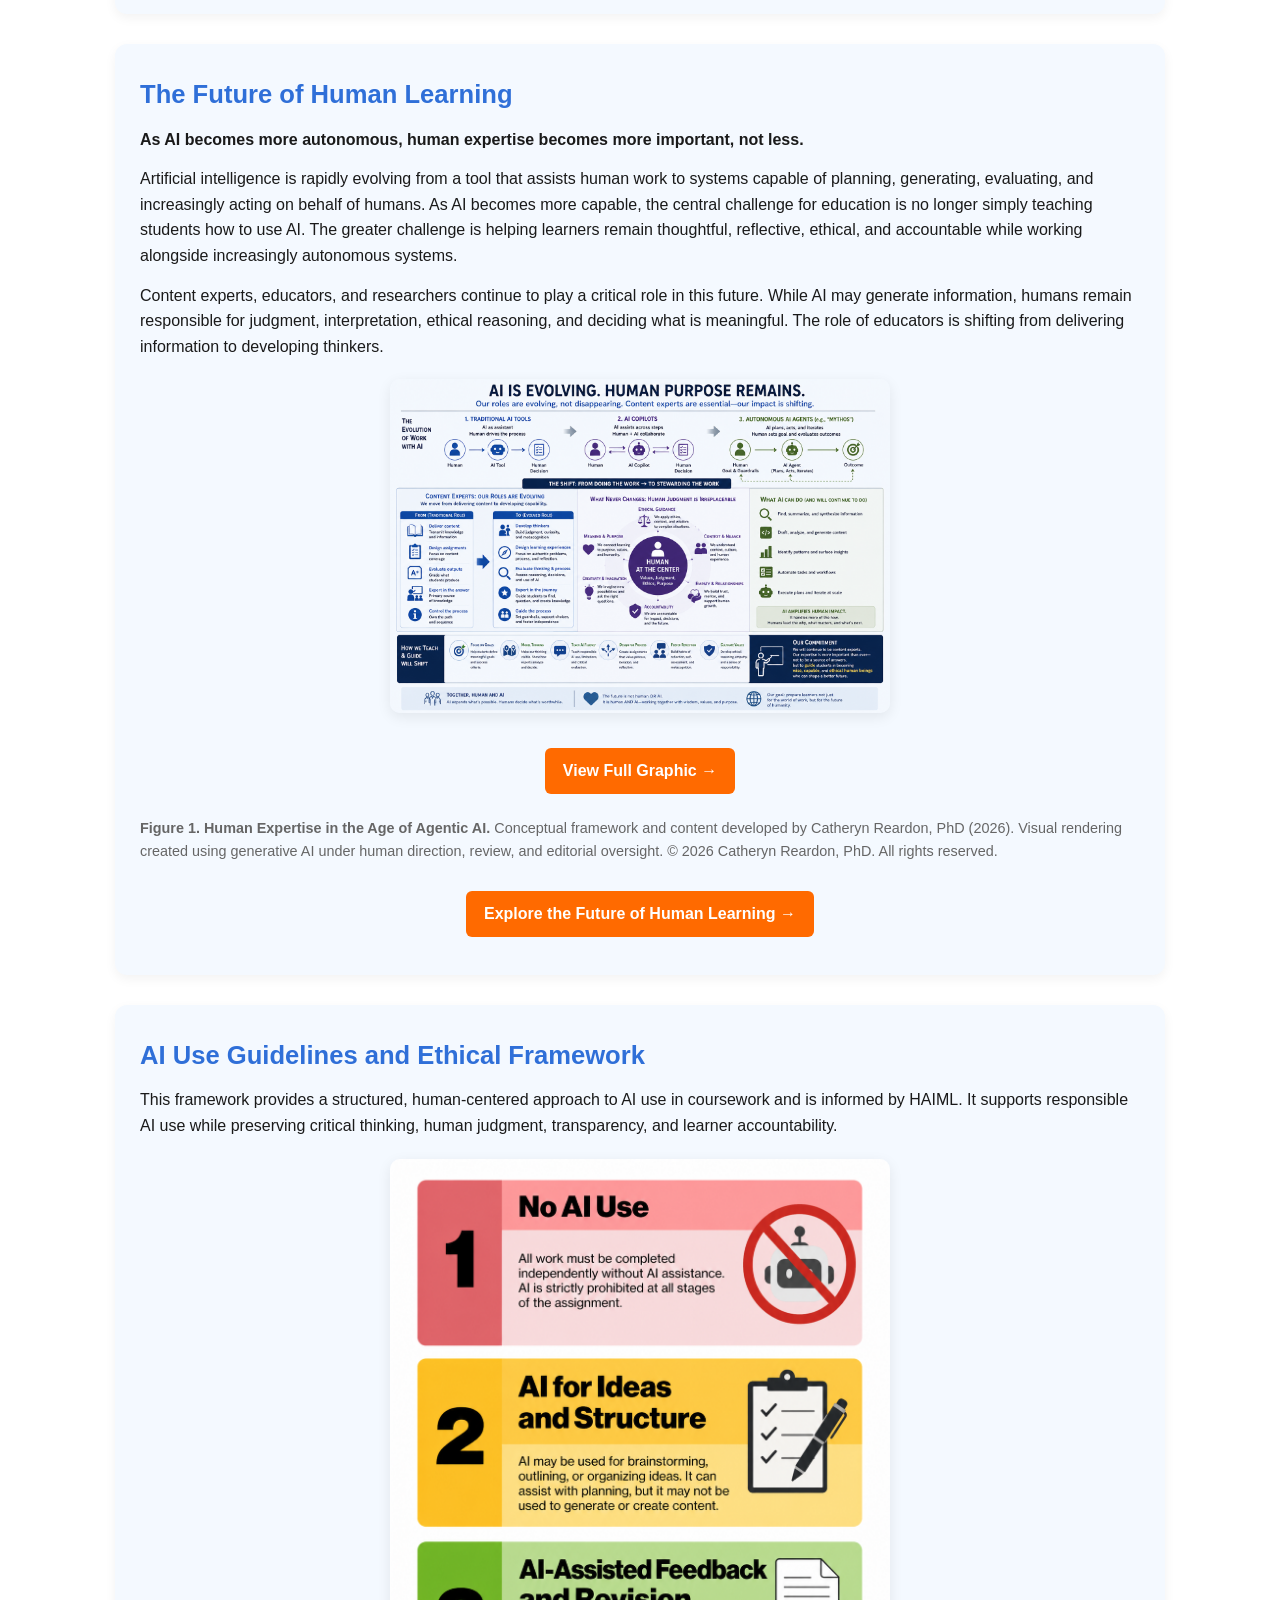
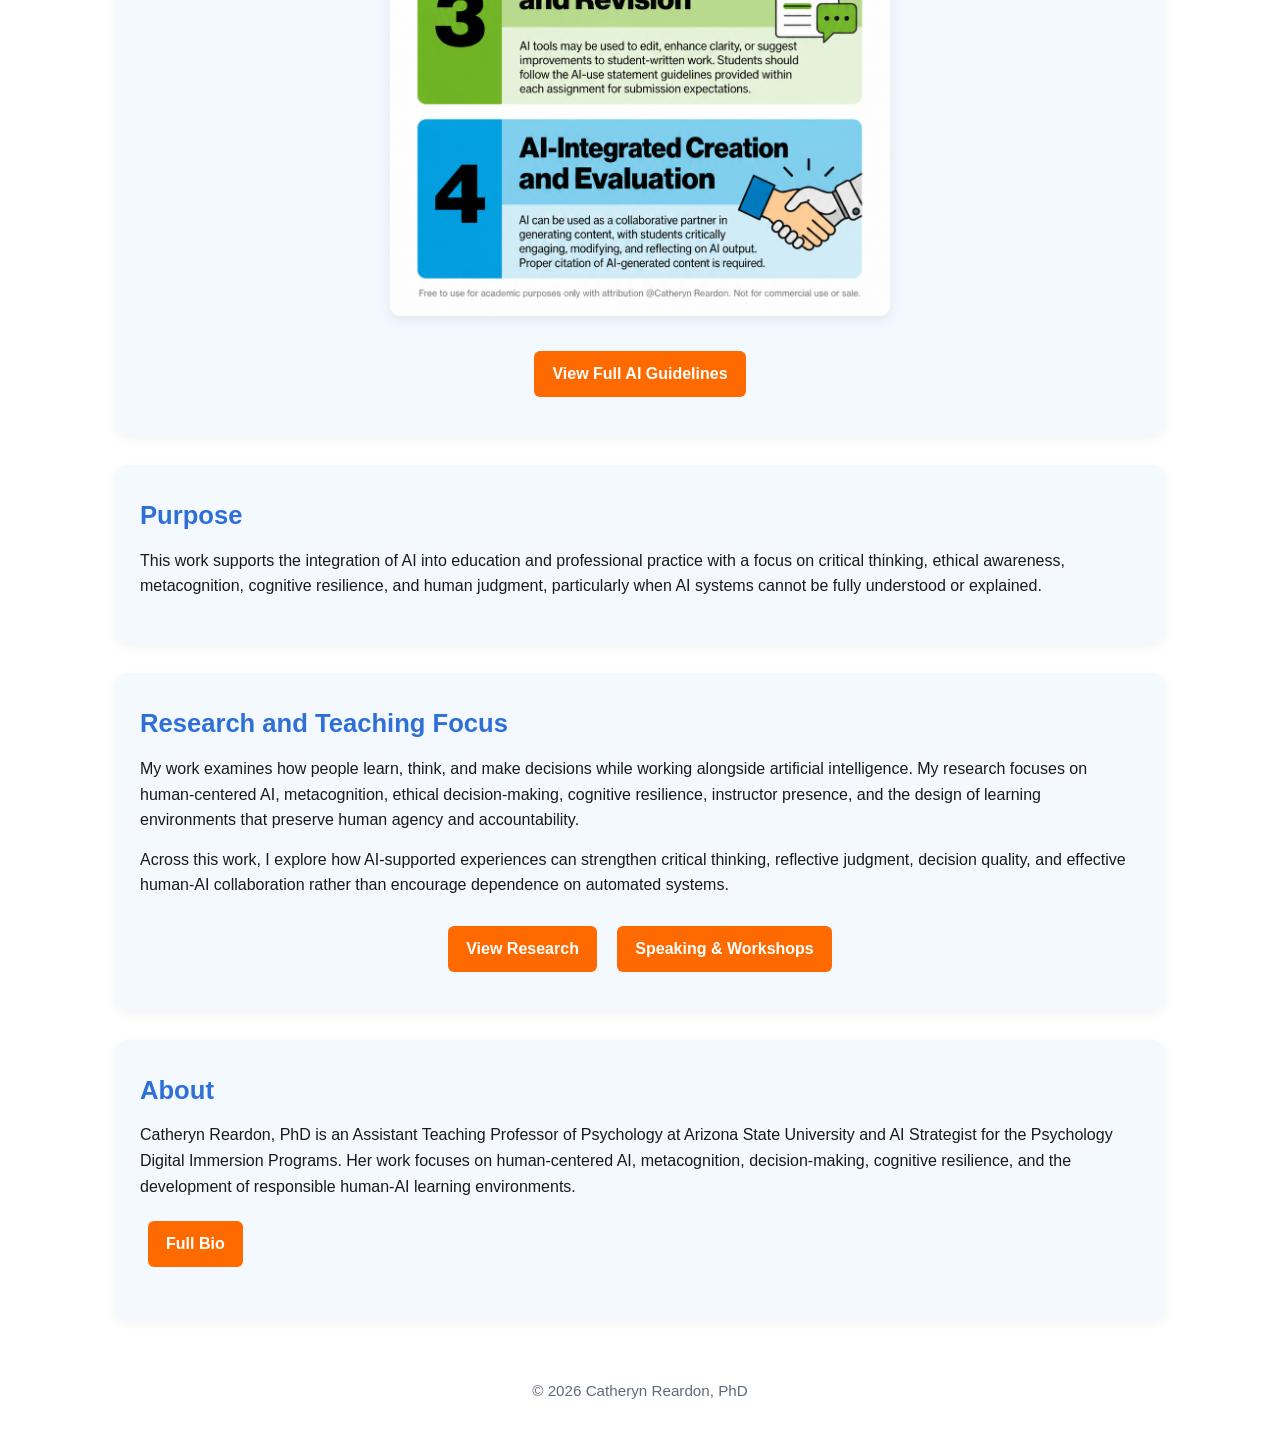
==== commit 068f3f83: "Revise index.html for content and meta tag updates Updated meta tags and content for improved clarit" ====
--- a/index.html
+++ b/index.html
@@ -1,203 +1,283 @@
 <!DOCTYPE html>
+
 <html lang="en">
 <head>
     <meta charset="UTF-8">
 
-<meta name="google-site-verification" content="_a6jsye8F-T_qrWmo41SXAXbCg1fC3wAaIZGs79xkc" />
-<meta name="viewport" content="width=device-width, initial-scale=1.0">
-
-<title>Catheryn Reardon, PhD | HAIML | Human-Centered AI in Education</title>
-
-<meta name="description" content="Catheryn Reardon, PhD is the creator of HAIML (Human-Centered AI Metacognitive Learning Model), a framework for ethical AI use, metacognition, and human-centered learning in higher education.">
-<meta name="keywords" content="Catheryn Reardon, HAIML, Human-Centered AI Metacognitive Learning Model, AI in education, metacognition, ethical AI, human-centered AI framework, higher education AI">
-
-<meta property="og:title" content="Catheryn Reardon, PhD | HAIML">
-<meta property="og:description" content="HAIML (Human-Centered AI Metacognitive Learning Model), developed by Catheryn Reardon, PhD.">
-<meta property="og:type" content="website">
-<meta property="og:url" content="https://catherynreardon.com">
-
-<link rel="canonical" href="https://catherynreardon.com">
-<link rel="stylesheet" href="styles.css">
+    <meta name="google-site-verification" content="_a6jsye8F-T_qrWmo41SXAXbCg1fC3wAaIZGs79xkc">
+    <meta name="viewport" content="width=device-width, initial-scale=1.0">
+
+    <title>Catheryn Reardon, PhD | HAIML | Human-Centered AI and Cognitive Resilience</title>
+
+    <meta name="description" content="Catheryn Reardon, PhD is the creator of HAIML, a human-centered AI framework designed to strengthen metacognition, ethical decision-making, human agency, and cognitive resilience in education and professional practice.">
+
+    <meta name="keywords" content="Catheryn Reardon, HAIML, Human-Centered AI Metacognitive Learning Model, cognitive resilience, AI in education, metacognition, ethical AI, human agency, decision-making, human-AI collaboration">
+
+    <meta property="og:title" content="Catheryn Reardon, PhD | HAIML and Cognitive Resilience">
+
+    <meta property="og:description" content="Explore HAIML, a human-centered framework for strengthening human agency, metacognition, ethical decision-making, and cognitive resilience while learning and working with AI.">
+
+    <meta property="og:type" content="website">
+    <meta property="og:url" content="https://catherynreardon.com">
+
+    <link rel="canonical" href="https://catherynreardon.com">
+    <link rel="stylesheet" href="styles.css">
+
 </head>
 
 <body>
 
 <header class="home-hero">
 
-<nav class="hero-nav">
-    <a href="about.html">About</a>
-    <a href="research.html">Research</a>
-    <a href="speaking.html">Speaking</a>
-    <a href="faculty-toolkit.html">Faculty Toolkit</a>
-    <a href="ai-guidelines.html">AI Guidelines</a>
-    <a href="haiml.html" class="active">HAIML Framework</a>
-</nav>
-
-<div class="hero-content">
-
-    <div class="hero-image-wrap">
-        <img src="profile.jpeg" alt="Catheryn Reardon" class="profile-photo hero-photo">
-    </div>
-
-    <div class="hero-text">
-
-        <h1>Catheryn Reardon, PhD</h1>
-
-        <p class="hero-title">Assistant Teaching Professor of Psychology</p>
-        <p class="hero-title">AI Strategist for the Psychology Digital Immersion Programs</p>
-
-        <p class="hero-university">Arizona State University</p>
-
-        <p class="hero-positioning">
-            Advancing human-centered AI, metacognitive learning,<br>
-            and ethical decision-making in higher education.
-        </p>
-
-        <p class="haiml-badge">
-            Creator of <strong>HAIML</strong> (Human-Centered AI Metacognitive Learning Model)
-        </p>
-
-        <a href="haiml.html" class="hero-button">Explore HAIML Framework →</a>
-
-    </div>
-</div>
+    <nav class="hero-nav">
+        <a href="about.html">About</a>
+        <a href="research.html">Research</a>
+        <a href="speaking.html">Speaking</a>
+        <a href="faculty-toolkit.html">Faculty Toolkit</a>
+        <a href="ai-guidelines.html">AI Guidelines</a>
+        <a href="haiml.html" class="active">HAIML Framework</a>
+    </nav>
+
+    <div class="hero-content">
+
+        <div class="hero-image-wrap">
+            <img src="profile.jpeg"
+                 alt="Catheryn Reardon"
+                 class="profile-photo hero-photo">
+        </div>
+
+        <div class="hero-text">
+
+            <h1>Catheryn Reardon, PhD</h1>
+
+            <p class="hero-title">
+                Assistant Teaching Professor of Psychology
+            </p>
+
+            <p class="hero-title">
+                AI Strategist for the Psychology Digital Immersion Programs
+            </p>
+
+            <p class="hero-university">
+                Arizona State University
+            </p>
+
+            <p class="hero-positioning">
+                Advancing human-centered AI, metacognitive learning,<br>
+                ethical decision-making, and cognitive resilience.
+            </p>
+
+            <p class="haiml-badge">
+                Creator of <strong>HAIML</strong>
+                (Human-Centered AI Metacognitive Learning Model)
+            </p>
+
+            <a href="haiml.html" class="hero-button">
+                Explore HAIML Framework →
+            </a>
+
+        </div>
+
+    </div>
 
 </header>
 
-<!-- 🔴 UPDATED HAIML SECTION -->
 <section class="haiml-section">
+
     <h2>Human-Centered AI Metacognitive Learning Model (HAIML)</h2>
 
-   <div class="haiml-definition">
-
-  <p class="hero-tagline">
-    <strong>AI systems may remain opaque. Human judgment cannot.</strong>
-  </p>
-
-  <p>
-    The Human-Centered AI Metacognitive Learning Model (HAIML), developed by Catheryn Reardon, PhD, is a framework for learning and decision-making in an age when artificial intelligence grows more powerful and less interpretable by the day.
-  </p>
-
-  <p>
-    As AI recedes behind complexity, HAIML turns the lens inward. Rather than asking how the system works, it asks how am I thinking alongside it. The model preserves human agency, deepens metacognitive awareness, and anchors ethical responsibility where it belongs, with the person making the decision.
-  </p>
-
-  <p>
-    In this framework, students are not passive consumers of AI output. They are active, critical decision-makers, continuously evaluating when AI supports their thinking, when it distorts it, and how it quietly shapes their reasoning, confidence, and judgment over time.
-  </p>
-
-  <p>
-    HAIML reframes AI in education entirely. It is not a tool for completing tasks. It is a condition for developing the one thing no model can replicate: human judgment under uncertainty.
-  </p>
-
-</div>
+    <div class="haiml-definition">
+
+        <p class="hero-tagline">
+            <strong>AI systems may remain opaque. Human judgment cannot.</strong>
+        </p>
+
+        <p>
+            The Human-Centered AI Metacognitive Learning Model (HAIML), developed by Catheryn Reardon, PhD, is a framework for learning and decision-making in an age when artificial intelligence grows more powerful and less interpretable by the day.
+        </p>
+
+        <p>
+            As AI recedes behind complexity, HAIML turns the lens inward. Rather than asking only how the system works, it asks how humans are thinking alongside it. The model preserves human agency, deepens metacognitive awareness, and anchors ethical responsibility where it belongs: with the person making the decision.
+        </p>
+
+        <p>
+            In this framework, learners are not passive consumers of AI output. They are active, critical decision-makers who continuously evaluate when AI supports their thinking, when it may distort it, and how it shapes their reasoning, confidence, choices, and judgment over time.
+        </p>
+
+        <p>
+            HAIML reframes AI-supported learning as an opportunity to strengthen rather than outsource human thinking. By combining experiential AI use, metacognitive reflection, and ethical decision-making, the framework supports the development of cognitive resilience: the ability to think critically, adapt to uncertainty, evaluate AI-generated information, and maintain sound judgment while working alongside increasingly capable systems.
+        </p>
+
+    </div>
+
     <div class="haiml-image-wrapper">
-        <img src="haiml-graphic.png" alt="HAIML Framework Diagram" class="haiml-image">
-    </div>
-
-    <div class="button-row">
-        <a href="haiml.html" class="button">Learn More About HAIML</a>
-    </div>
-
-</section>
+
+        <a href="haiml-graphic.png"
+           target="_blank"
+           rel="noopener noreferrer"
+           class="haiml-image-link">
+
+            <img src="haiml-graphic.png"
+                 alt="Human-Centered AI Metacognitive Learning Model framework diagram"
+                 class="haiml-image">
+
+        </a>
+
+    </div>
+
+    <p class="hero-tagline">
+        <strong>
+            HAIML preserves human agency, structures reflective AI use, and supports the development of cognitive resilience.
+        </strong>
+    </p>
+
+    <div class="button-row">
+        <a href="haiml.html" class="button">
+            Learn More About HAIML
+        </a>
+    </div>
+
+</section>
+
 <section class="future-learning-section">
 
-<h2>The Future of Human Learning</h2>
-
-<p class="hero-tagline">
-    <strong>As AI becomes more autonomous, human expertise becomes more important, not less.</strong>
-</p>
-
-<p>
-    Artificial intelligence is rapidly evolving from a tool that assists human work to systems capable of planning,
-    generating, evaluating, and increasingly acting on behalf of humans. As AI becomes more capable, the central
-    challenge for education is no longer simply teaching students how to use AI. The greater challenge is helping
-    learners remain thoughtful, reflective, ethical, and accountable while working alongside increasingly autonomous systems.
-</p>
-
-<p>
-    Content experts, educators, and researchers continue to play a critical role in this future. While AI may
-    generate information, humans remain responsible for judgment, interpretation, ethical reasoning, and deciding
-    what is meaningful. The role of educators is shifting from delivering information to developing thinkers.
-</p>
-
-<div class="graphic-wrap">
-
-    <a href="human-expertise-agentic-ai-graphic.html">
-        <img src="agentic-ai-human-learning.png"
-             alt="Human Expertise in the Age of Agentic AI"
-             class="guidelines-image">
-    </a>
-
-</div>
-    
-<div class="button-row">
-    <a href="human-expertise-agentic-ai-graphic.html" class="button">
-        View Full Graphic →
-    </a>
-</div>
-    
-<p style="font-size:0.9em; color:#666; margin-top:15px;">
-    <strong>Figure 1. Human Expertise in the Age of Agentic AI.</strong>
-    Conceptual framework and content developed by Catheryn Reardon, PhD (2026).
-    Visual rendering created using generative AI under human direction, review,
-    and editorial oversight. © 2026 Catheryn Reardon, PhD. All rights reserved.
-</p>
-
-<div class="button-row">
-    <a href="future-of-human-learning.html" class="button">
-        Explore the Future of Human Learning →
-    </a>
-</div>
-
-</section>
-
-<section>
+    <h2>The Future of Human Learning</h2>
+
+    <p class="hero-tagline">
+        <strong>
+            As AI becomes more autonomous, human expertise becomes more important, not less.
+        </strong>
+    </p>
+
+    <p>
+        Artificial intelligence is rapidly evolving from a tool that assists human work to systems capable of planning, generating, evaluating, and increasingly acting on behalf of humans. As AI becomes more capable, the central challenge for education is no longer simply teaching students how to use AI. The greater challenge is helping learners remain thoughtful, reflective, ethical, and accountable while working alongside increasingly autonomous systems.
+    </p>
+
+    <p>
+        Content experts, educators, and researchers continue to play a critical role in this future. While AI may generate information, humans remain responsible for judgment, interpretation, ethical reasoning, and deciding what is meaningful. The role of educators is shifting from delivering information to developing thinkers.
+    </p>
+
+    <div class="graphic-wrap">
+
+        <a href="agentic-ai-human-learning.png"
+           target="_blank"
+           rel="noopener noreferrer">
+
+            <img src="agentic-ai-human-learning.png"
+                 alt="Human Expertise in the Age of Agentic AI"
+                 class="guidelines-image">
+
+        </a>
+
+    </div>
+
+    <div class="button-row">
+
+        <a href="agentic-ai-human-learning.png"
+           target="_blank"
+           rel="noopener noreferrer"
+           class="button">
+
+            View Full Graphic →
+
+        </a>
+
+    </div>
+
+    <p style="font-size:0.9em; color:#666; margin-top:15px;">
+        <strong>Figure 1. Human Expertise in the Age of Agentic AI.</strong>
+        Conceptual framework and content developed by Catheryn Reardon, PhD (2026).
+        Visual rendering created using generative AI under human direction, review,
+        and editorial oversight. © 2026 Catheryn Reardon, PhD. All rights reserved.
+    </p>
+
+    <div class="button-row">
+
+        <a href="future-of-human-learning.html" class="button">
+            Explore the Future of Human Learning →
+        </a>
+
+    </div>
+
+</section>
+
+<section>
+
     <h2>AI Use Guidelines and Ethical Framework</h2>
 
-<p>
-    This framework provides a structured, human-centered approach to AI use in coursework and is informed by HAIML.
-</p>
-
-<div class="graphic-wrap">
-    <img src="AI Guidelines.jpg" alt="AI Guidelines Framework" class="guidelines-image">
-</div>
-
-<div class="button-row">
-    <a href="ai-guidelines.html" class="button">View Full AI Guidelines</a>
-</div>
-
-</section>
-
-<section>
+    <p>
+        This framework provides a structured, human-centered approach to AI use in coursework and is informed by HAIML. It supports responsible AI use while preserving critical thinking, human judgment, transparency, and learner accountability.
+    </p>
+
+    <div class="graphic-wrap">
+
+        <a href="AI Guidelines.jpg"
+           target="_blank"
+           rel="noopener noreferrer">
+
+            <img src="AI Guidelines.jpg"
+                 alt="AI Guidelines Framework"
+                 class="guidelines-image">
+
+        </a>
+
+    </div>
+
+    <div class="button-row">
+        <a href="ai-guidelines.html" class="button">
+            View Full AI Guidelines
+        </a>
+    </div>
+
+</section>
+
+<section>
+
     <h2>Purpose</h2>
-    <p>
-        This work supports the integration of AI into higher education with a focus on critical thinking, ethical awareness, and human judgment, particularly when AI systems cannot be fully understood or explained.
-    </p>
-</section>
-
-<section>
+
+    <p>
+        This work supports the integration of AI into education and professional practice with a focus on critical thinking, ethical awareness, metacognition, cognitive resilience, and human judgment, particularly when AI systems cannot be fully understood or explained.
+    </p>
+
+</section>
+
+<section>
+
     <h2>Research and Teaching Focus</h2>
-    <p>
-        My work focuses on human-centered AI in education, including metacognition, instructor presence, and ethical AI integration in AI-mediated learning environments.
-    </p>
-
-<div class="button-row">
-    <a href="research.html" class="button">View Research</a>
-    <a href="speaking.html" class="button">Speaking & Workshops</a>
-</div>
-
-</section>
-
-<section>
+
+    <p>
+        My work examines how people learn, think, and make decisions while working alongside artificial intelligence. My research focuses on human-centered AI, metacognition, ethical decision-making, cognitive resilience, instructor presence, and the design of learning environments that preserve human agency and accountability.
+    </p>
+
+    <p>
+        Across this work, I explore how AI-supported experiences can strengthen critical thinking, reflective judgment, decision quality, and effective human-AI collaboration rather than encourage dependence on automated systems.
+    </p>
+
+    <div class="button-row">
+        <a href="research.html" class="button">
+            View Research
+        </a>
+
+        <a href="speaking.html" class="button">
+            Speaking &amp; Workshops
+        </a>
+    </div>
+
+</section>
+
+<section>
+
     <h2>About</h2>
-    <p>
-        Catheryn Reardon, PhD is an Assistant Teaching Professor of Psychology at Arizona State University and AI Strategist for the Psychology Digital Immersion Programs.
-    </p>
-
-<p>
-    <a href="about.html" class="button">Full Bio</a>
-</p>
+
+    <p>
+        Catheryn Reardon, PhD is an Assistant Teaching Professor of Psychology at Arizona State University and AI Strategist for the Psychology Digital Immersion Programs. Her work focuses on human-centered AI, metacognition, decision-making, cognitive resilience, and the development of responsible human-AI learning environments.
+    </p>
+
+    <p>
+        <a href="about.html" class="button">
+            Full Bio
+        </a>
+    </p>
 
 </section>
 
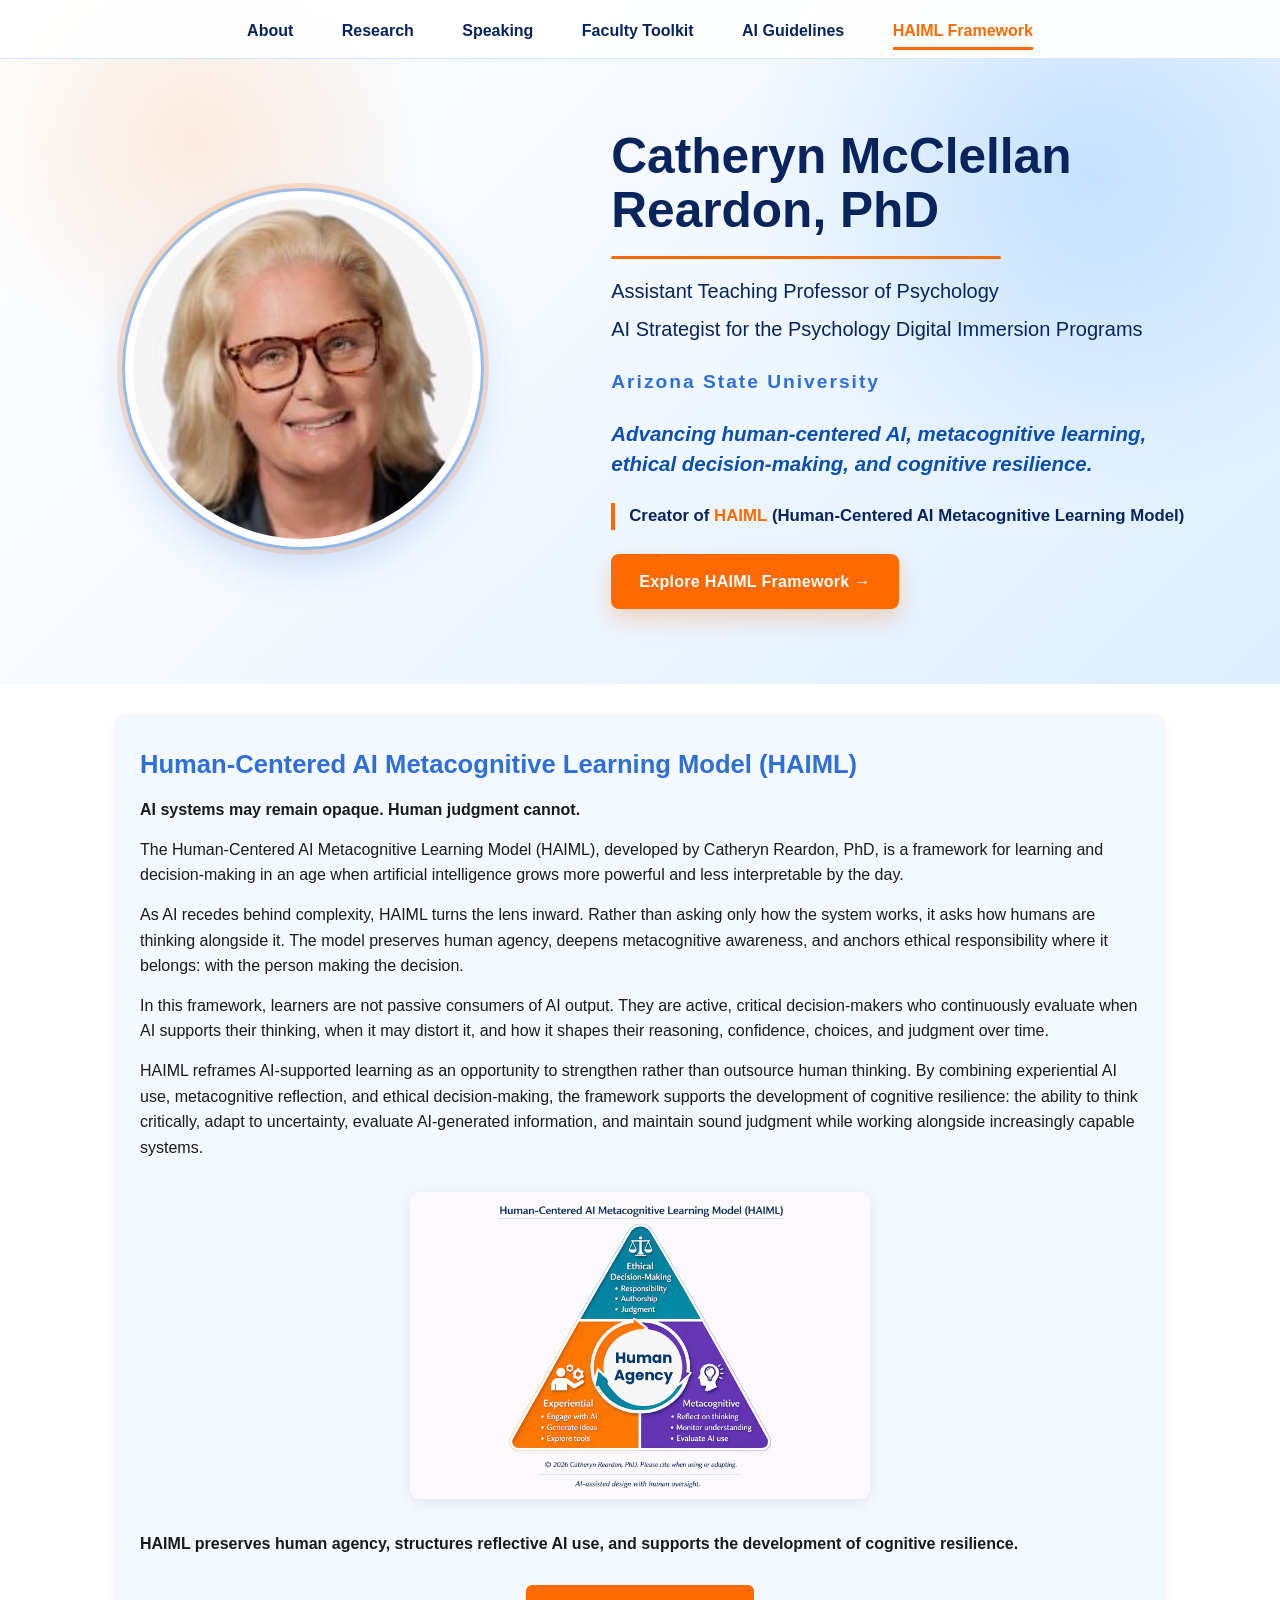
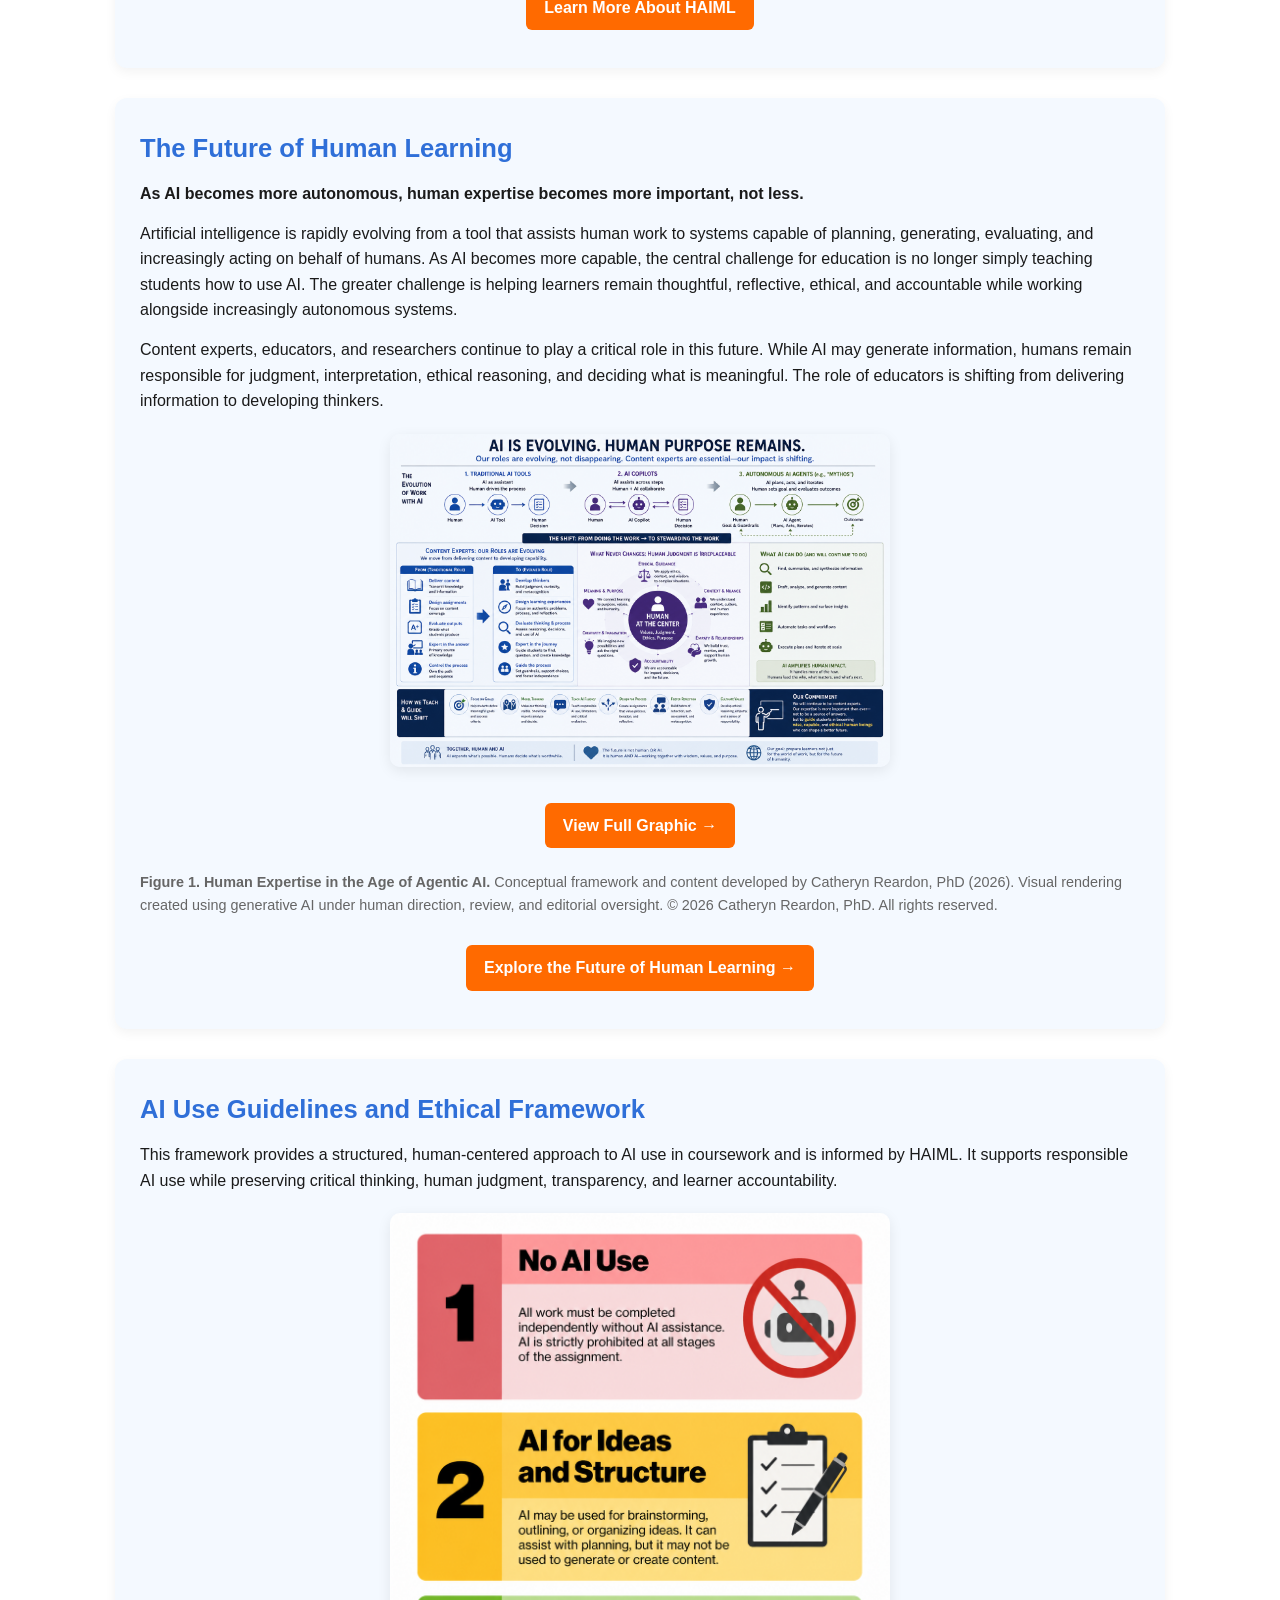
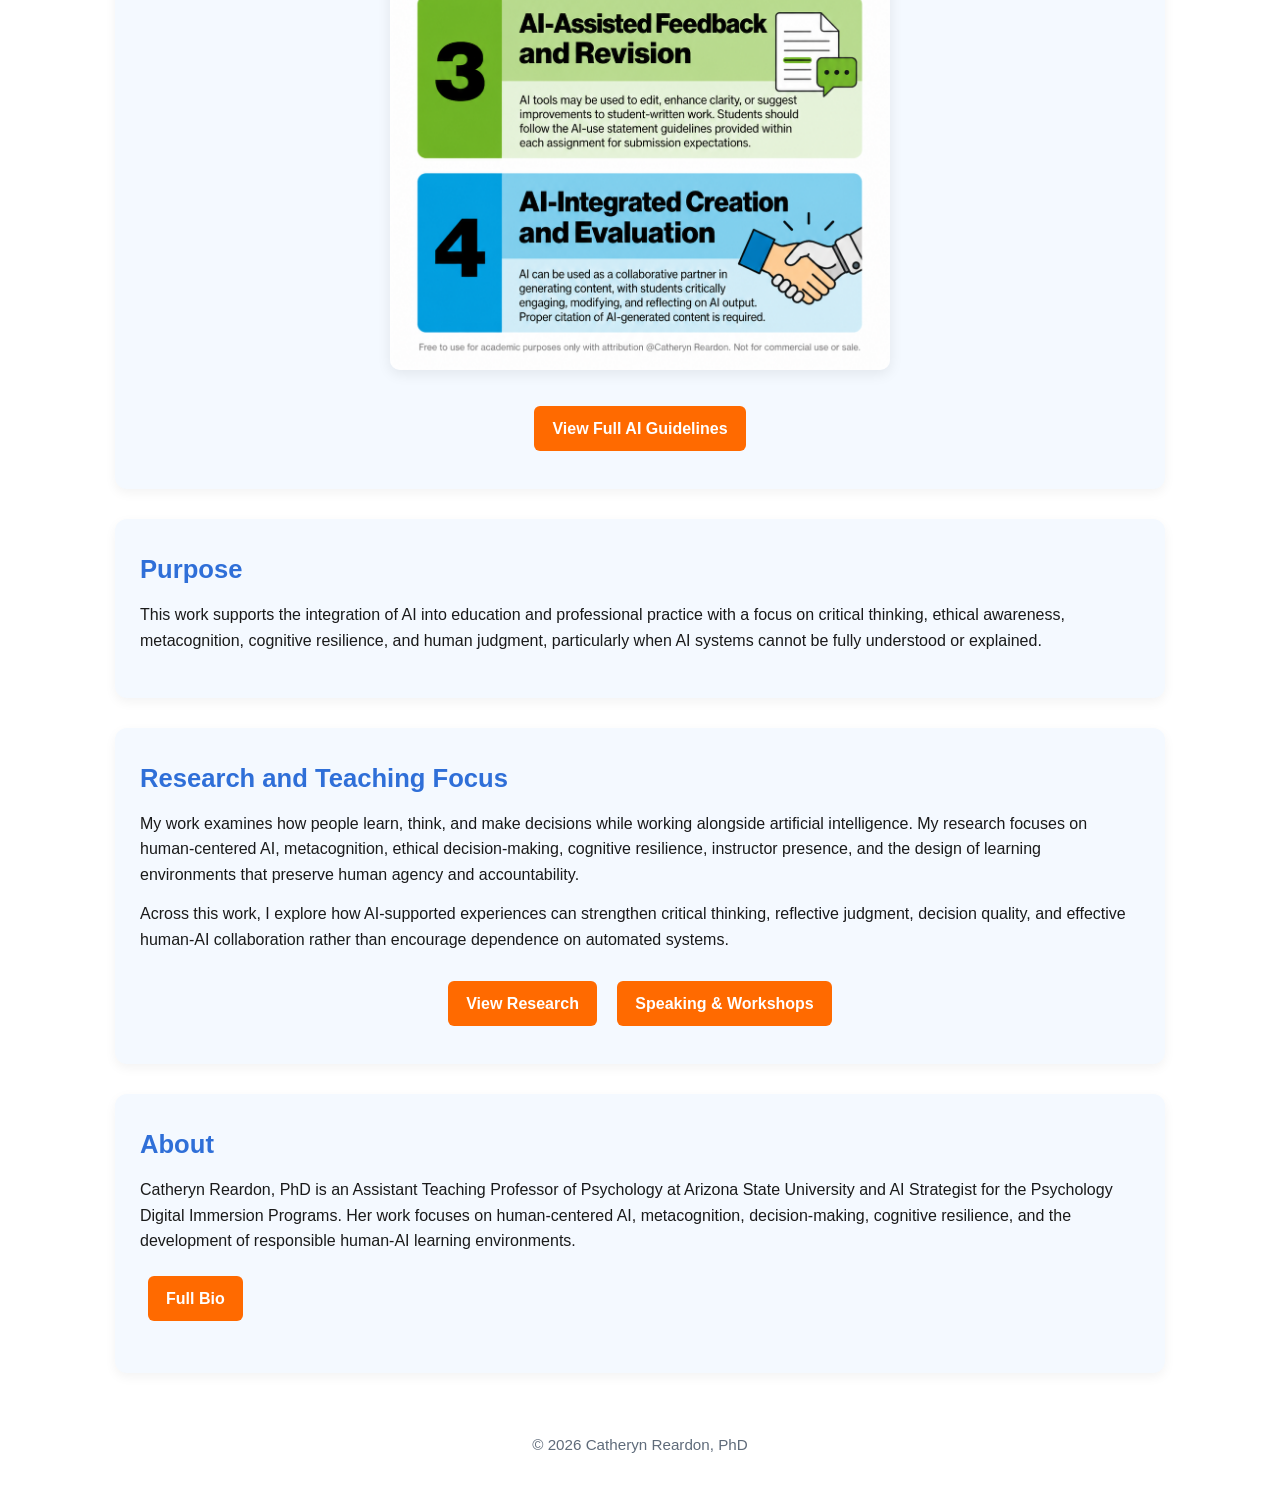
==== commit 3f7a9a2a: "Update name from Catheryn Reardon to Catheryn McClellan Reardon" ====
--- a/index.html
+++ b/index.html
@@ -7,13 +7,13 @@
     <meta name="google-site-verification" content="_a6jsye8F-T_qrWmo41SXAXbCg1fC3wAaIZGs79xkc">
     <meta name="viewport" content="width=device-width, initial-scale=1.0">
 
-    <title>Catheryn Reardon, PhD | HAIML | Human-Centered AI and Cognitive Resilience</title>
-
-    <meta name="description" content="Catheryn Reardon, PhD is the creator of HAIML, a human-centered AI framework designed to strengthen metacognition, ethical decision-making, human agency, and cognitive resilience in education and professional practice.">
-
-    <meta name="keywords" content="Catheryn Reardon, HAIML, Human-Centered AI Metacognitive Learning Model, cognitive resilience, AI in education, metacognition, ethical AI, human agency, decision-making, human-AI collaboration">
-
-    <meta property="og:title" content="Catheryn Reardon, PhD | HAIML and Cognitive Resilience">
+    <title>Catheryn McClellan Reardon, PhD | HAIML | Human-Centered AI and Cognitive Resilience</title>
+
+    <meta name="description" content="Catheryn McClellan Reardon, PhD is the creator of HAIML, a human-centered AI framework designed to strengthen metacognition, ethical decision-making, human agency, and cognitive resilience in education and professional practice.">
+
+    <meta name="keywords" content="Catheryn McClellan Reardon, HAIML, Human-Centered AI Metacognitive Learning Model, cognitive resilience, AI in education, metacognition, ethical AI, human agency, decision-making, human-AI collaboration">
+
+    <meta property="og:title" content="Catheryn McClellan Reardon, PhD | HAIML and Cognitive Resilience">
 
     <meta property="og:description" content="Explore HAIML, a human-centered framework for strengthening human agency, metacognition, ethical decision-making, and cognitive resilience while learning and working with AI.">
 
@@ -42,13 +42,13 @@
 
         <div class="hero-image-wrap">
             <img src="profile.jpeg"
-                 alt="Catheryn Reardon"
+                 alt="Catheryn McClellan Reardon"
                  class="profile-photo hero-photo">
         </div>
 
         <div class="hero-text">
 
-            <h1>Catheryn Reardon, PhD</h1>
+            <h1>Catheryn McClellan Reardon, PhD</h1>
 
             <p class="hero-title">
                 Assistant Teaching Professor of Psychology
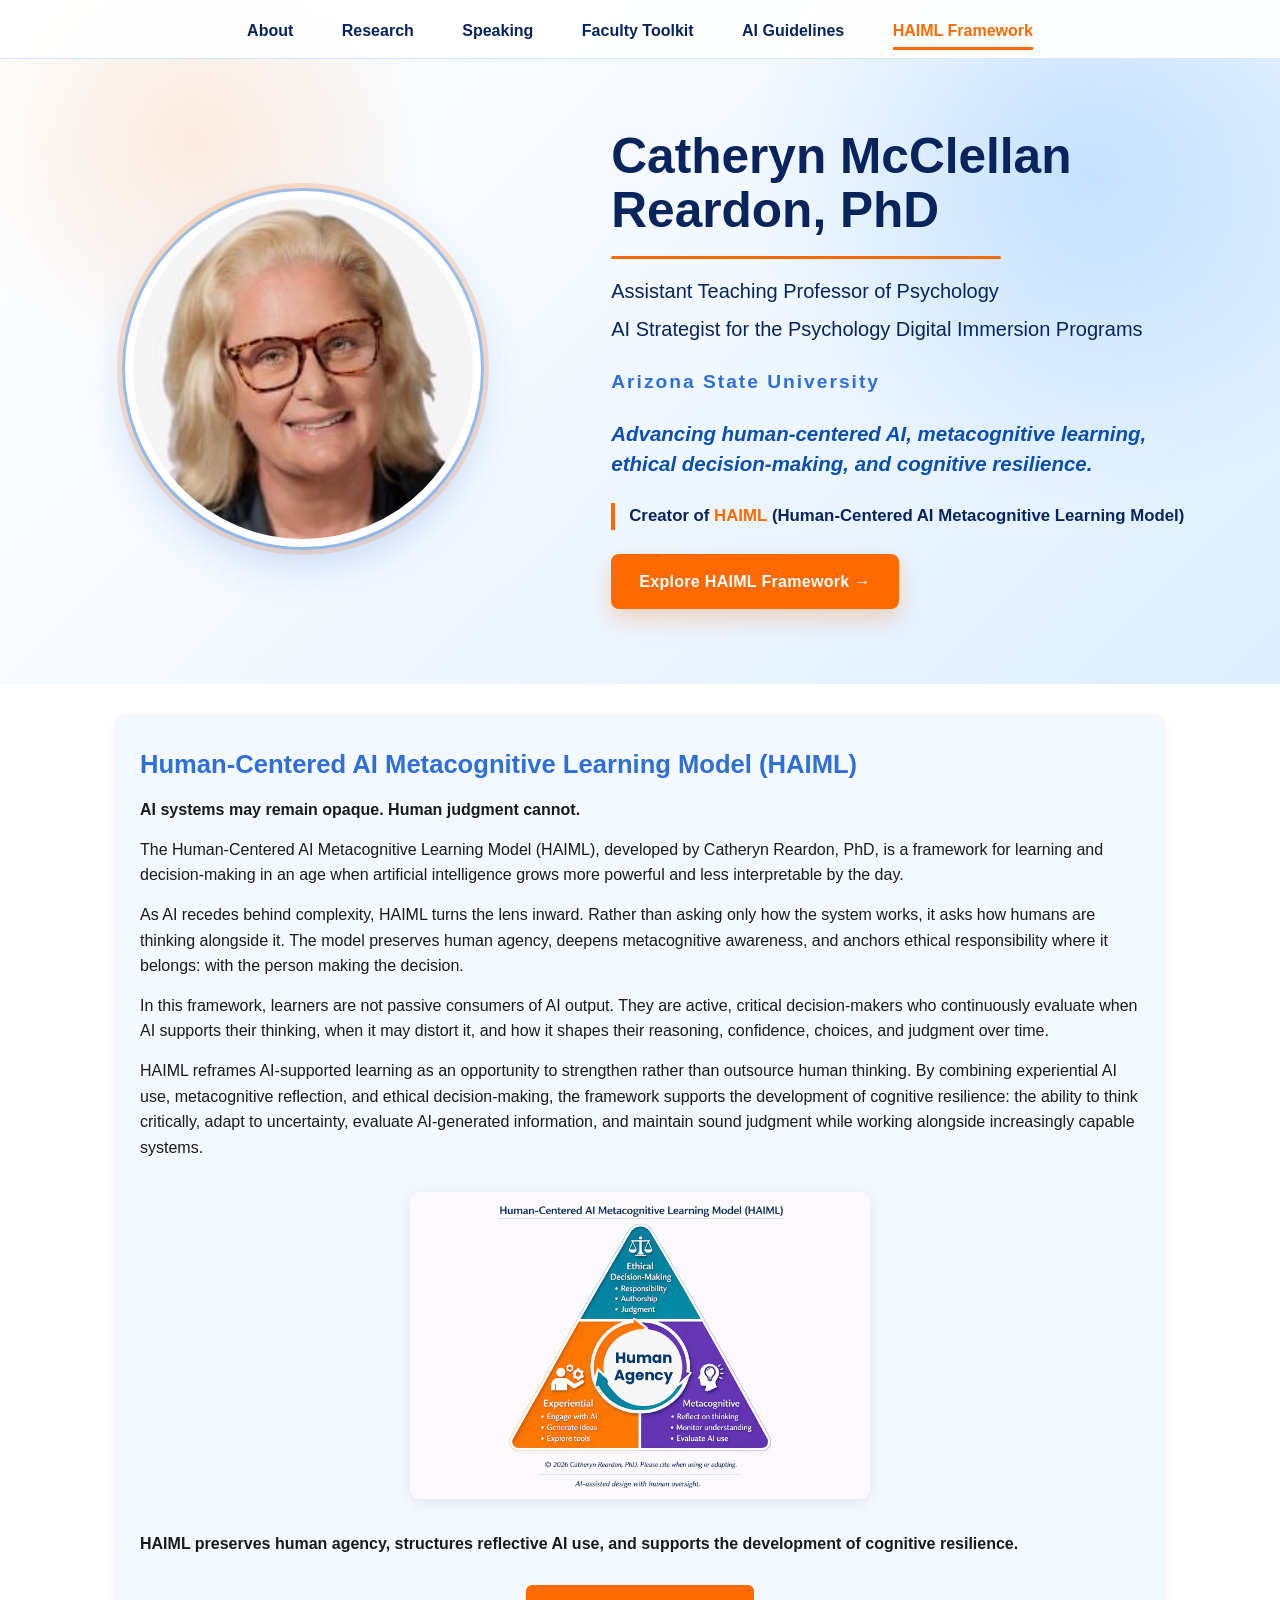
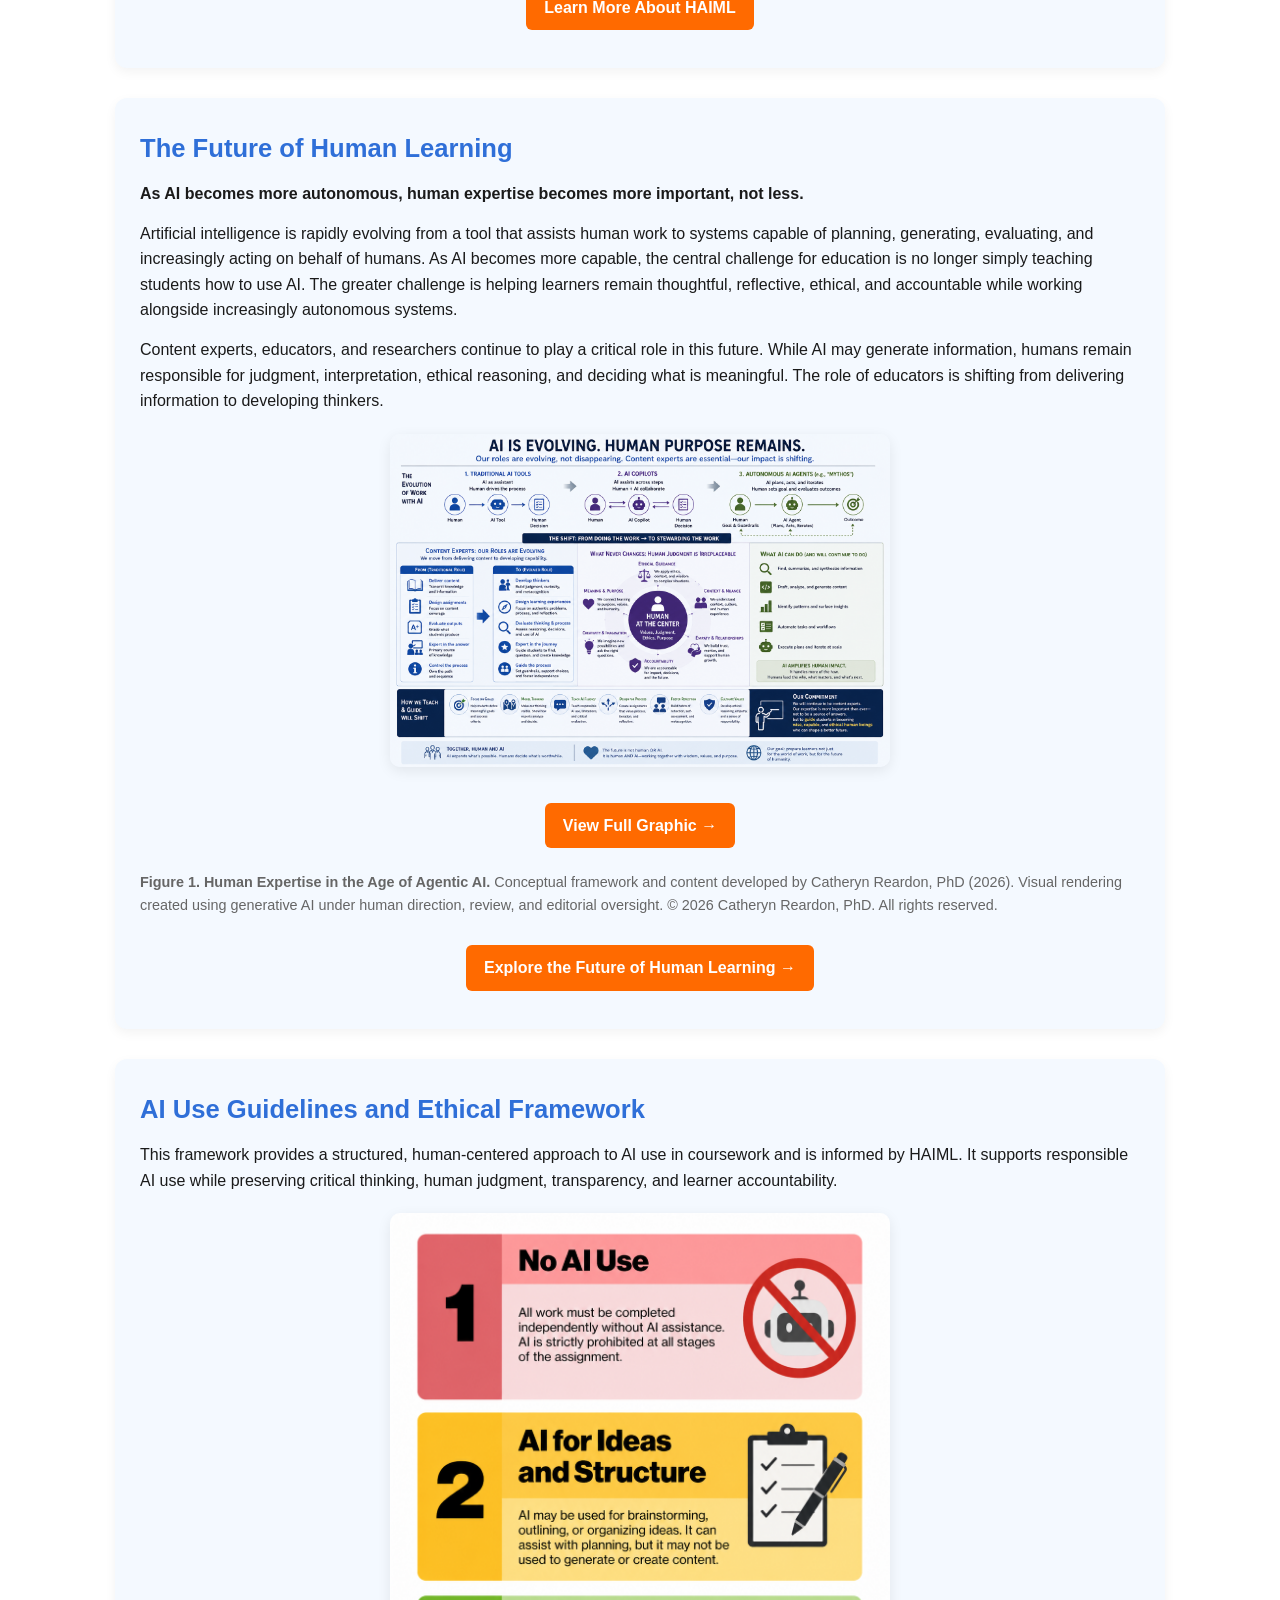
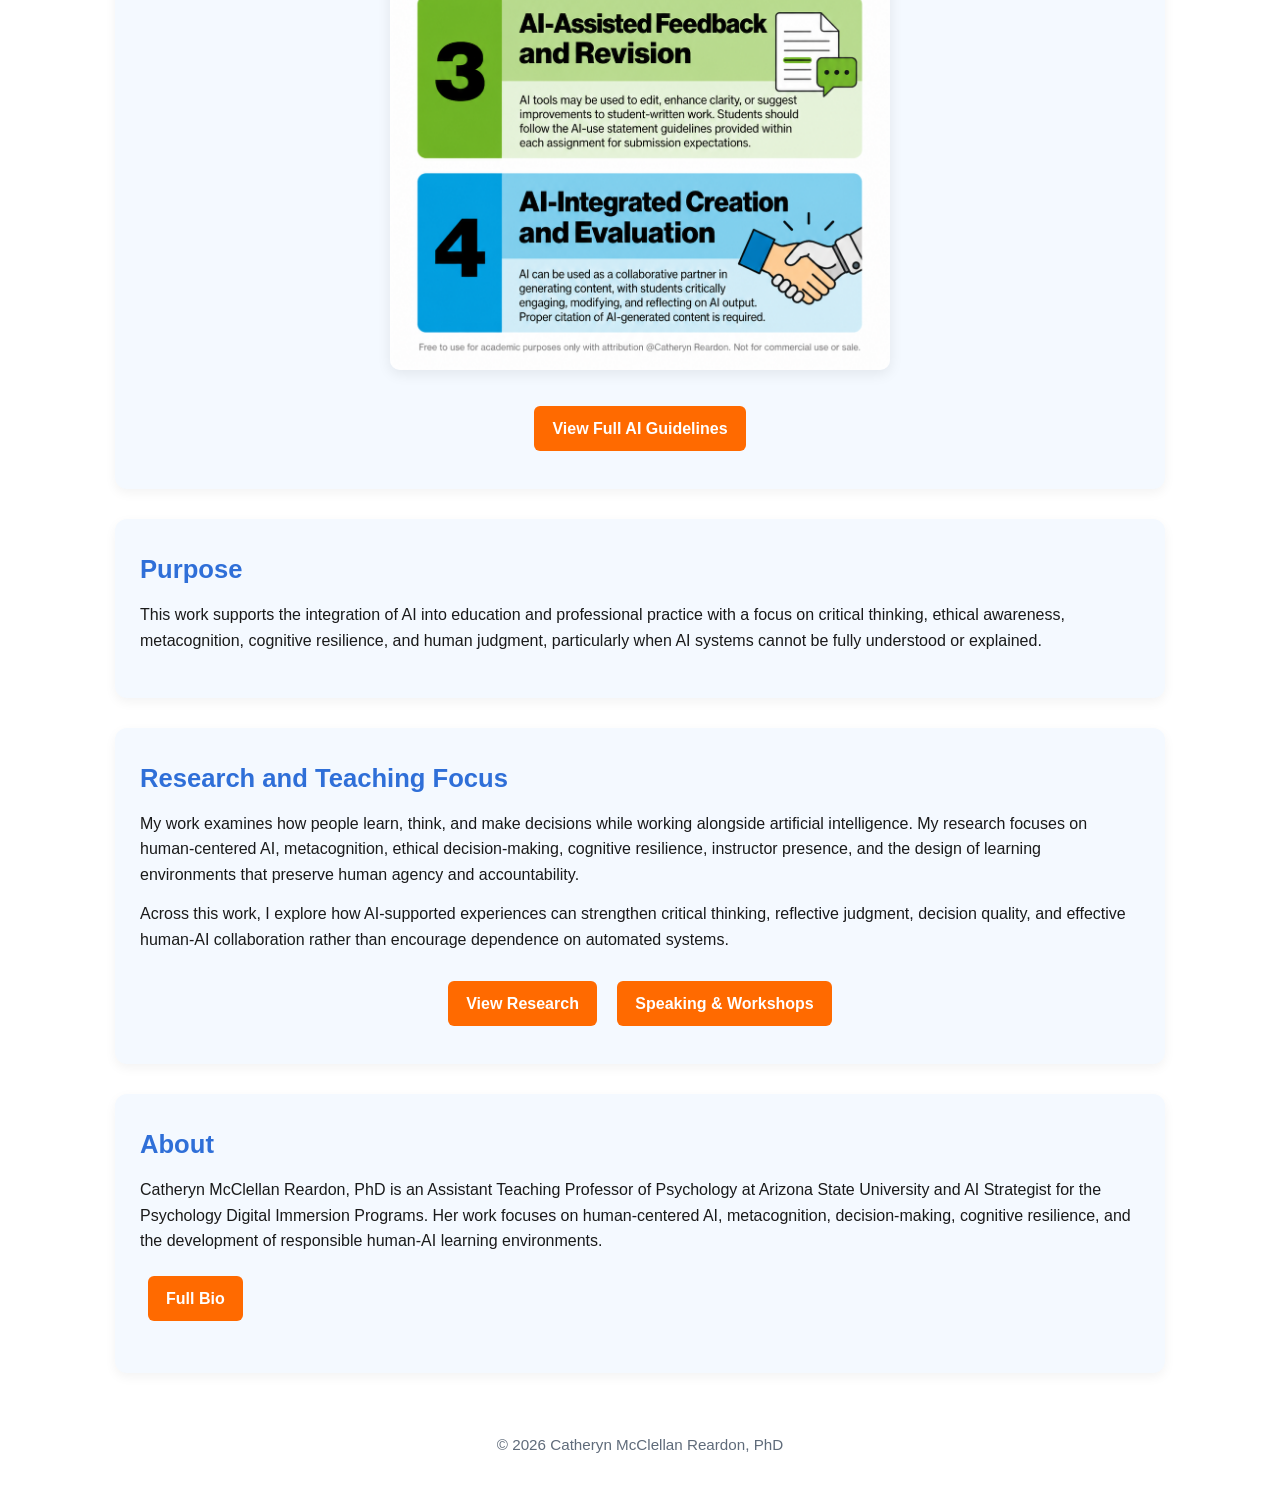
==== commit 0bee44eb: "Update name from Catheryn Reardon to Catheryn McClellan Reardon" ====
--- a/index.html
+++ b/index.html
@@ -270,7 +270,7 @@
     <h2>About</h2>
 
     <p>
-        Catheryn Reardon, PhD is an Assistant Teaching Professor of Psychology at Arizona State University and AI Strategist for the Psychology Digital Immersion Programs. Her work focuses on human-centered AI, metacognition, decision-making, cognitive resilience, and the development of responsible human-AI learning environments.
+        Catheryn McClellan Reardon, PhD is an Assistant Teaching Professor of Psychology at Arizona State University and AI Strategist for the Psychology Digital Immersion Programs. Her work focuses on human-centered AI, metacognition, decision-making, cognitive resilience, and the development of responsible human-AI learning environments.
     </p>
 
     <p>
@@ -282,7 +282,7 @@
 </section>
 
 <footer>
-    <p>© 2026 Catheryn Reardon, PhD</p>
+    <p>© 2026 Catheryn McClellan Reardon, PhD</p>
 </footer>
 
 </body>
